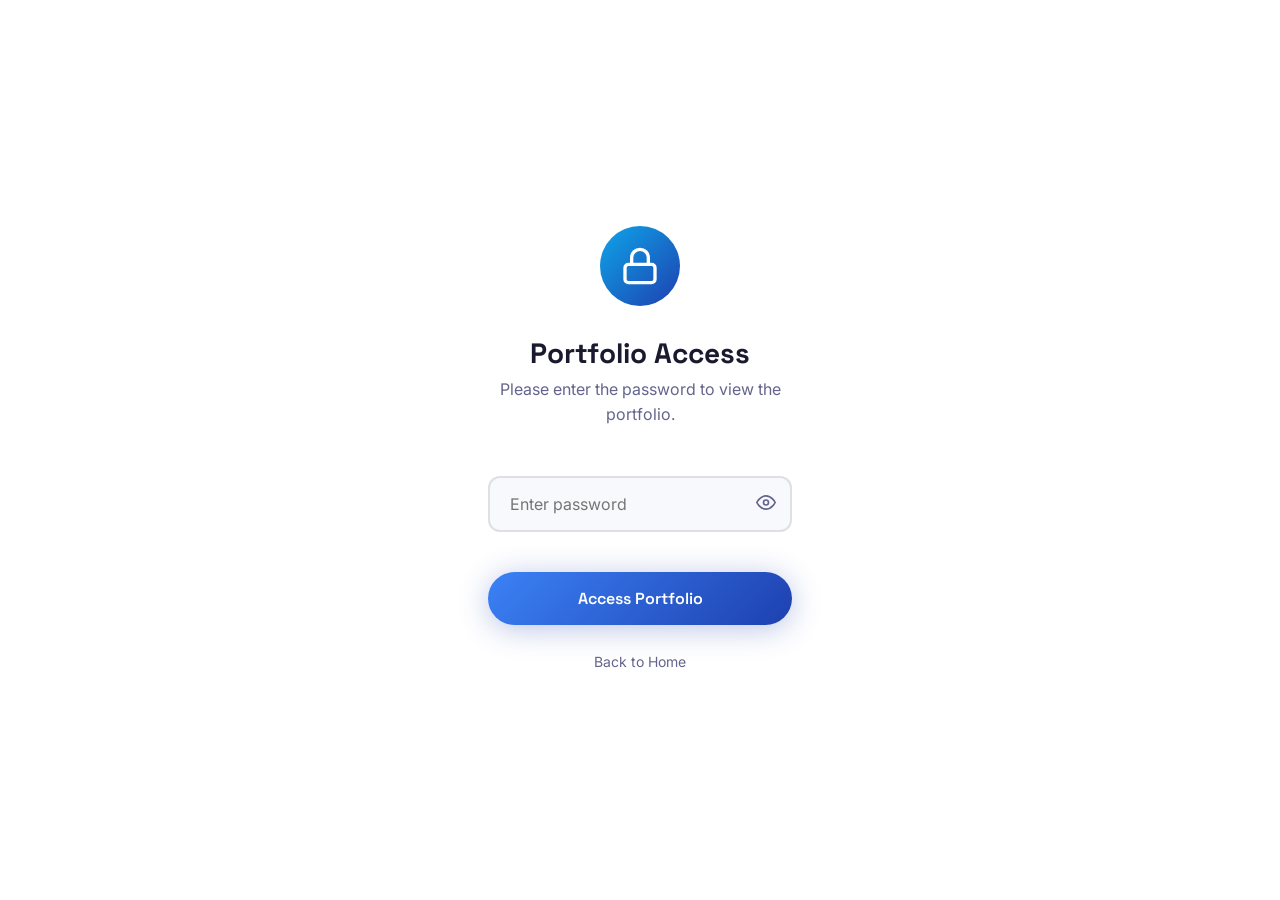
==== portfolio.html @ 11b00d82 "feat: add portfolio landing page and logic to root" ====
<!DOCTYPE html>
<html lang="en">
<head>
    <meta charset="UTF-8">
    <meta name="viewport" content="width=device-width, initial-scale=1.0">
    <title>Portfolio | Chris Bernard</title>
    <meta name="description" content="Selected work from 20+ years of product design, enterprise UX, platform design, and design systems.">
    <meta property="og:title" content="Portfolio | Chris Bernard">
    <meta property="og:description" content="Selected work from 20+ years of product design, enterprise UX, platform design, and design systems.">
    <meta property="og:image" content="https://images.squarespace-cdn.com/content/v1/666a3c7e678c4202f82c78b1/5c2d6932-ede8-456b-a51c-cf64f647d385/chrisbernard.me+hero+picture+Color.png">
    <meta property="og:type" content="website">
    <meta property="og:url" content="https://chrisbernard.me/portfolio.html">
    <meta name="twitter:card" content="summary_large_image">
    <meta name="twitter:title" content="Portfolio | Chris Bernard">
    <meta name="twitter:description" content="Selected work from 20+ years of product design, enterprise UX, platform design, and design systems.">
    <meta name="twitter:image" content="https://images.squarespace-cdn.com/content/v1/666a3c7e678c4202f82c78b1/5c2d6932-ede8-456b-a51c-cf64f647d385/chrisbernard.me+hero+picture+Color.png">
    <link rel="icon" type="image/svg+xml" href="favicon.svg">
    <link rel="preconnect" href="https://fonts.googleapis.com">
    <link rel="preconnect" href="https://fonts.gstatic.com" crossorigin>
    <link href="https://fonts.googleapis.com/css2?family=Space+Grotesk:wght@400;500;600;700&family=Inter:wght@400;500;600&display=swap" rel="stylesheet">
    <link rel="stylesheet" href="styles.css">
</head>
<body>
    <div class="cursor"></div>
    <div class="cursor-follower"></div>

    <nav class="navbar">
        <a href="index.html" class="logo">CB</a>
        <div class="nav-links">
            <a href="portfolio.html" class="active">Portfolio</a>
            <a href="blog.html">Blog</a>
            <a href="index.html#about" class="btn-nav">About</a>
        
            <button class="theme-toggle" aria-label="Toggle theme">
                <svg class="icon-moon" xmlns="http://www.w3.org/2000/svg" viewBox="0 0 24 24" fill="none" stroke="currentColor" stroke-width="2" stroke-linecap="round" stroke-linejoin="round"><path d="M21 12.79A9 9 0 1 1 11.21 3 7 7 0 0 0 21 12.79z"></path></svg>
                <svg class="icon-sun" xmlns="http://www.w3.org/2000/svg" viewBox="0 0 24 24" fill="none" stroke="currentColor" stroke-width="2" stroke-linecap="round" stroke-linejoin="round"><circle cx="12" cy="12" r="5"></circle><line x1="12" y1="1" x2="12" y2="3"></line><line x1="12" y1="21" x2="12" y2="23"></line><line x1="4.22" y1="4.22" x2="5.64" y2="5.64"></line><line x1="18.36" y1="18.36" x2="19.78" y2="19.78"></line><line x1="1" y1="12" x2="3" y2="12"></line><line x1="21" y1="12" x2="23" y2="12"></line><line x1="4.22" y1="19.78" x2="5.64" y2="18.36"></line><line x1="18.36" y1="5.64" x2="19.78" y2="4.22"></line></svg>
            </button>
        </div>
        <button class="mobile-menu-btn" aria-label="Menu">
            <span></span>
            <span></span>
        </button>
    </nav>

    <header class="page-header">
        <div class="page-header-content">
            <p class="section-label">Portfolio</p>
            <h1 class="page-title">Selected <span class="gradient-text">Work</span></h1>
            <p class="page-description">
                As a UX leader, my portfolio highlights projects encompassing enterprise solutions,
                consumer applications, mobile experiences, and emerging technologies.
            </p>
        </div>
    </header>

    <main class="portfolio-main">
        <!-- Project 1: Solving for the Enterprise -->
        <section id="enterprise" class="project-section">
            <div class="project-hero">
                <video autoplay muted loop playsinline>
                    <source src="media3.mp4" type="video/mp4">
                </video>
            </div>
            <div class="project-content">
                <div class="project-meta">
                    <span class="project-tag">Enterprise UX</span>
                    <span class="project-company">Donnelly Financial Solutions</span>
                </div>
                <h2 class="project-title">Solving for the Enterprise</h2>
                <p class="project-intro">
                    A comprehensive digital transformation initiative focused on overhauling outdated
                    financial reporting systems used by Fortune 500 companies for SEC filings and Sarbanes-Oxley compliance.
                </p>

                <div class="project-details">
                    <div class="project-role">
                        <h4>Role</h4>
                        <p>Design Director</p>
                    </div>
                    <div class="project-approach">
                        <h4>Approach</h4>
                        <p>Design Thinking, Google Ventures Sprint Methodology</p>
                    </div>
                    <div class="project-duration">
                        <h4>Duration</h4>
                        <p>6 Months</p>
                    </div>
                    <div class="project-team">
                        <h4>Team</h4>
                        <p>Cross-functional with Executive Leadership</p>
                    </div>
                </div>

                <div class="project-section-block">
                    <h3>The Challenge</h3>
                    <p>
                        Donnelly Financial's legacy systems were built decades ago, resulting in complicated,
                        outdated tools that frustrated users and slowed down critical SEC filing processes.
                        The company needed to consolidate business units and dozens of applications into
                        a streamlined, modern workflow while preserving market dominance against emerging competitors.
                    </p>
                </div>

                <div class="project-section-block">
                    <h3>The Process</h3>
                    <p>
                        We employed design thinking and Google Ventures Sprint methodology, bringing together
                        executive leadership and subject matter experts in an innovation-focused sprint process.
                        This collaborative approach helped align stakeholders and rapidly prototype solutions.
                    </p>
                </div>

                <div class="project-image-full">
                    <img src="https://images.squarespace-cdn.com/content/v1/666a3c7e678c4202f82c78b1/17fa8b13-d166-404e-9072-242f64fc993b/Donnelly+Design+Sprint.jpg" alt="Design Sprint Workshop">
                    <p class="image-caption">Design sprint workshop with cross-functional stakeholders</p>
                </div>

                <div class="project-section-block">
                    <h3>The Solution</h3>
                    <p>
                        We designed enterprise-class responsive web applications featuring inline editing,
                        real-time reporting, document redlining with compare modes, inline commenting with
                        context tracking, and personalized role-based workspaces. The exception-based workflow
                        replaced function-based processes, dramatically reducing filing times.
                    </p>
                </div>

                <div class="project-gallery-large">
                    <div class="gallery-item">
                        <img src="https://images.squarespace-cdn.com/content/v1/666a3c7e678c4202f82c78b1/8fef8330-084e-4496-9cb5-dcec13be8d99/Employee+Workspace.png" alt="Employee Workspace">
                        <p class="image-caption">Personalized employee workspace dashboard</p>
                    </div>
                    <div class="gallery-item">
                        <img src="https://images.squarespace-cdn.com/content/v1/666a3c7e678c4202f82c78b1/4983a14f-36b2-499e-add3-03e2cd8becd3/Filing+Speadsheet+Editing.png" alt="Filing Spreadsheet">
                        <p class="image-caption">Inline spreadsheet editing for SEC filings</p>
                    </div>
                    <div class="gallery-item">
                        <img src="https://images.squarespace-cdn.com/content/v1/666a3c7e678c4202f82c78b1/45cd8b65-0230-45a4-884f-65424d350695/Document+Editing+Review.png" alt="Document Review">
                        <p class="image-caption">Document editing with redline and review modes</p>
                    </div>
                    <div class="gallery-item">
                        <img src="https://images.squarespace-cdn.com/content/v1/666a3c7e678c4202f82c78b1/9d5d4306-6ed6-46c4-a1b0-c77c73f3e700/Document+Editing+Comments.png" alt="Document Comments">
                        <p class="image-caption">Contextual commenting and collaboration</p>
                    </div>
                </div>

                <div class="project-image-full">
                    <img src="https://images.squarespace-cdn.com/content/v1/666a3c7e678c4202f82c78b1/836103d3-9dab-4ac9-9c4d-9fb4f74c1949/Filing+Performance+Reporting.png" alt="Performance Reporting">
                    <p class="image-caption">Real-time filing performance and analytics dashboard</p>
                </div>

                <div class="project-outcomes">
                    <h3>Results & Impact</h3>
                    <div class="outcomes-grid">
                        <div class="outcome-item">
                            <span class="outcome-highlight">Weeks → Hours</span>
                            <span class="outcome-label">Filing time reduction</span>
                        </div>
                        <div class="outcome-item">
                            <span class="outcome-highlight">Reduced</span>
                            <span class="outcome-label">Business unit R&D spend</span>
                        </div>
                        <div class="outcome-item">
                            <span class="outcome-highlight">Modernized</span>
                            <span class="outcome-label">Dozens of workflows</span>
                        </div>
                        <div class="outcome-item">
                            <span class="outcome-highlight">Improved</span>
                            <span class="outcome-label">Time on task & satisfaction</span>
                        </div>
                    </div>
                </div>
            </div>
        </section>

        <!-- Divider -->
        <div class="project-divider"></div>

        <!-- Project 2: Fortellis Developer Network -->
        <section id="fortellis" class="project-section">
            <div class="project-hero">
                <img src="fortellis-hero.png" alt="Fortellis Developer Network">
            </div>
            <div class="project-content">
                <div class="project-meta">
                    <span class="project-tag">Platform Design</span>
                    <span class="project-company">CDK Global</span>
                </div>
                <h2 class="project-title">Building the Developer Network & Apps</h2>
                <p class="project-intro">
                    Fortellis was created to revolutionize data exchange in the automotive industry by replacing
                    fragmented, proprietary data-sharing arrangements with a standardized, scalable API marketplace.
                </p>

                <div class="project-details">
                    <div class="project-role">
                        <h4>Role</h4>
                        <p>Design Director</p>
                    </div>
                    <div class="project-approach">
                        <h4>Focus</h4>
                        <p>API Marketplace, Developer Experience</p>
                    </div>
                    <div class="project-duration">
                        <h4>Design System</h4>
                        <p>Radial</p>
                    </div>
                    <div class="project-team">
                        <h4>Platform</h4>
                        <p>Web, Mobile</p>
                    </div>
                </div>

                <div class="project-section-block">
                    <h3>The Challenge</h3>
                    <p>
                        The automotive industry was mired in one-to-one, proprietary data-sharing deals lacking
                        standardization or security of IP. Dealerships and vendors needed a unified platform to
                        securely share data, build integrations, and monetize their APIs.
                    </p>
                </div>

                <div class="project-image-full">
                    <img src="https://images.squarespace-cdn.com/content/v1/666a3c7e678c4202f82c78b1/6420782e-19d1-4100-a6ff-8c4484b8c68b/01-Fortellis+Screen+Hero.png" alt="Fortellis Platform">
                    <p class="image-caption">Fortellis developer platform homepage</p>
                </div>

                <div class="project-section-block">
                    <h3>The Solution</h3>
                    <p>
                        We designed an end-to-end platform for API hosting, monitoring, publishing, and marketplace
                        functionality with flexible pricing models including "try before you buy" and "pay-as-you-go"
                        options. The platform was built on CDK's design language, Radial.
                    </p>
                </div>

                <div class="project-gallery-large">
                    <div class="gallery-item">
                        <img src="https://images.squarespace-cdn.com/content/v1/666a3c7e678c4202f82c78b1/586e6d6a-a01e-4bc8-871a-e1737645b97c/02-Fortellis+Sell+Your+Solutions.png" alt="Sell Solutions">
                        <p class="image-caption">Solution publishing and monetization</p>
                    </div>
                    <div class="gallery-item">
                        <img src="https://images.squarespace-cdn.com/content/v1/666a3c7e678c4202f82c78b1/c6ed427d-665c-4a50-b80b-9a773c404883/03-Fortellis+API+Marketplace.png" alt="API Marketplace">
                        <p class="image-caption">API marketplace with browse and search</p>
                    </div>
                    <div class="gallery-item">
                        <img src="https://images.squarespace-cdn.com/content/v1/666a3c7e678c4202f82c78b1/d47016fd-9fe0-4c5e-97e0-6896433ce9f6/04-CDK+Parts+Sale+API.png" alt="Parts API">
                        <p class="image-caption">API documentation and integration guides</p>
                    </div>
                    <div class="gallery-item">
                        <img src="https://images.squarespace-cdn.com/content/v1/666a3c7e678c4202f82c78b1/fd83dd7d-07a3-40fc-bd66-f8e462084aed/05-Fortellis+Pricing.png" alt="Pricing">
                        <p class="image-caption">Flexible pricing and subscription management</p>
                    </div>
                </div>

                <div class="project-image-full">
                    <img src="https://images.squarespace-cdn.com/content/v1/666a3c7e678c4202f82c78b1/5b943093-f6ab-48b8-860a-9ffe1b1890b1/06-Fortellis+Ninja+Pro+API+Transactions.png" alt="API Transactions">
                    <p class="image-caption">API transaction monitoring and analytics</p>
                </div>

                <div class="project-section-block">
                    <h3>Hailer: Lyft Integration</h3>
                    <p>
                        A standout application built on Fortellis was Hailer, a customized ride-hailing solution
                        for dealerships integrating with OEM warranty centers and dealer management systems.
                        The Lyft Concierge integration featured specialized billing and security controls.
                    </p>
                </div>

                <div class="project-gallery-large">
                    <div class="gallery-item">
                        <img src="https://images.squarespace-cdn.com/content/v1/666a3c7e678c4202f82c78b1/bd61bba7-9aa5-4e0d-b83a-bc04d2ebcae2/Hailer+Hero.png" alt="Hailer">
                        <p class="image-caption">Hailer ride-hailing for dealerships</p>
                    </div>
                    <div class="gallery-item">
                        <img src="https://images.squarespace-cdn.com/content/v1/666a3c7e678c4202f82c78b1/3524d986-3455-4d56-bd6a-d0706286701d/Hailer+Panel.png" alt="Hailer Panel">
                        <p class="image-caption">Ride management panel</p>
                    </div>
                    <div class="gallery-item">
                        <img src="https://images.squarespace-cdn.com/content/v1/666a3c7e678c4202f82c78b1/9c64fe9f-8a7f-4bbd-a63c-53f2aa30afca/Lyft+Flow.png" alt="Lyft Flow">
                        <p class="image-caption">Lyft integration user flow</p>
                    </div>
                    <div class="gallery-item">
                        <img src="https://images.squarespace-cdn.com/content/v1/666a3c7e678c4202f82c78b1/aee06472-4099-426c-aabe-e085e300a6a1/Lyft+Dashboard.png" alt="Lyft Dashboard">
                        <p class="image-caption">Lyft ride analytics dashboard</p>
                    </div>
                </div>

                <div class="project-outcomes">
                    <h3>Results & Impact</h3>
                    <div class="outcomes-grid">
                        <div class="outcome-item">
                            <span class="outcome-highlight">150M+</span>
                            <span class="outcome-label">API calls at launch</span>
                        </div>
                        <div class="outcome-item">
                            <span class="outcome-highlight">16,000</span>
                            <span class="outcome-label">Potential customers via Hailer</span>
                        </div>
                        <div class="outcome-item">
                            <span class="outcome-highlight">$10K/mo</span>
                            <span class="outcome-label">Savings per dealership</span>
                        </div>
                        <div class="outcome-item">
                            <span class="outcome-highlight">First</span>
                            <span class="outcome-label">Industry developer network</span>
                        </div>
                    </div>
                </div>
            </div>
        </section>

        <!-- Divider -->
        <div class="project-divider"></div>

        <!-- Project 3: Design Systems -->
        <section id="design-systems" class="project-section">
            <div class="project-hero">
                <img src="https://images.squarespace-cdn.com/content/v1/666a3c7e678c4202f82c78b1/44b7977b-70b6-4575-919f-9cda453757ea/pasted-movie.png" alt="Radial Design System">
            </div>
            <div class="project-content">
                <div class="project-meta">
                    <span class="project-tag">Design Systems</span>
                    <span class="project-company">CDK Global</span>
                </div>
                <h2 class="project-title">Crafting Design Systems</h2>
                <p class="project-intro">
                    Led the evolution of CDK Global's design infrastructure from a flawed Material Design fork
                    to two specialized design systems: Radial for enterprise applications and Roadster for consumer retail experiences.
                </p>

                <div class="project-details">
                    <div class="project-role">
                        <h4>Role</h4>
                        <p>Design Director</p>
                    </div>
                    <div class="project-approach">
                        <h4>Tech Stack</h4>
                        <p>React, Figma, Storybook</p>
                    </div>
                    <div class="project-duration">
                        <h4>Components</h4>
                        <p>100+ UI Components</p>
                    </div>
                    <div class="project-team">
                        <h4>Adoption</h4>
                        <p>Company-wide</p>
                    </div>
                </div>

                <div class="project-section-block">
                    <h3>The Challenge</h3>
                    <p>
                        CDK's existing design system was a poorly adapted Material Design fork that didn't address
                        the unique needs of automotive enterprise software, high information density, complex data
                        visualization, and sophisticated table manipulation. Development was slow and inconsistent.
                    </p>
                </div>

                <div class="project-gallery-large">
                    <div class="gallery-item">
                        <img src="https://images.squarespace-cdn.com/content/v1/666a3c7e678c4202f82c78b1/d304cc17-97e2-494e-9433-c37ec3bdbe49/pasted-movie-2.png" alt="Design System Overview">
                        <p class="image-caption">Radial design system component overview</p>
                    </div>
                    <div class="gallery-item">
                        <img src="https://images.squarespace-cdn.com/content/v1/666a3c7e678c4202f82c78b1/9fd57d56-537f-4899-b633-36e58914c15a/pasted-movie-3.png" alt="Component Library">
                        <p class="image-caption">Interactive component documentation</p>
                    </div>
                </div>

                <div class="project-section-block">
                    <h3>Radial: Enterprise Design System</h3>
                    <p>
                        Radial was built specifically for enterprise automotive software, handling data visualization,
                        information density, table manipulation, and developer adoption through comprehensive component
                        libraries and documentation.
                    </p>
                </div>

                <div class="project-gallery-large">
                    <div class="gallery-item">
                        <img src="https://images.squarespace-cdn.com/content/v1/666a3c7e678c4202f82c78b1/1b561e5f-a664-4cef-a76a-eb87d5ebd176/01-Radial+UI+Kit+Components.png" alt="UI Kit">
                        <p class="image-caption">Radial UI kit components in Figma</p>
                    </div>
                    <div class="gallery-item">
                        <img src="https://images.squarespace-cdn.com/content/v1/666a3c7e678c4202f82c78b1/f9cbf467-7441-4248-b688-0ff028038251/02-Radial+Pattern+Overview.png" alt="Pattern Overview">
                        <p class="image-caption">Design pattern documentation</p>
                    </div>
                    <div class="gallery-item">
                        <img src="https://images.squarespace-cdn.com/content/v1/666a3c7e678c4202f82c78b1/2063395e-57d3-4dc3-abd0-3bd6491dfb06/03-Radial+Component+Docs.png" alt="Component Docs">
                        <p class="image-caption">Component API documentation</p>
                    </div>
                    <div class="gallery-item">
                        <img src="https://images.squarespace-cdn.com/content/v1/666a3c7e678c4202f82c78b1/bd5b25c5-ddb0-40db-8e50-a762e69b6c01/04-Radial+Park.png" alt="Radial Park">
                        <p class="image-caption">Developer playground and sandbox</p>
                    </div>
                </div>

                <div class="project-image-full">
                    <img src="https://images.squarespace-cdn.com/content/v1/666a3c7e678c4202f82c78b1/74cf8880-4fb8-47ec-922a-7a3fb7fe94cc/Radial+Design+System+CSS.png" alt="CSS Standards">
                    <p class="image-caption">CSS standards and design tokens</p>
                </div>

                <div class="project-section-block">
                    <h3>Roadster: Consumer Retail System</h3>
                    <p>
                        Following CDK's acquisition of Roadster in 2021, we created a companion design system
                        optimized for consumer-facing digital retail experiences, online vehicle purchasing,
                        credit applications, and multi-channel sales tools.
                    </p>
                </div>

                <div class="project-gallery-large">
                    <div class="gallery-item">
                        <img src="https://images.squarespace-cdn.com/content/v1/666a3c7e678c4202f82c78b1/8191c965-ba75-42fd-80a8-c0d7309ccdbb/01-image47.png" alt="Roadster">
                        <p class="image-caption">Roadster consumer interface</p>
                    </div>
                    <div class="gallery-item">
                        <img src="https://images.squarespace-cdn.com/content/v1/666a3c7e678c4202f82c78b1/72111964-d94d-4a66-b673-440ce18aebf8/02-Roadster+Deal+Page.png" alt="Deal Page">
                        <p class="image-caption">Vehicle deal configuration page</p>
                    </div>
                    <div class="gallery-item">
                        <img src="https://images.squarespace-cdn.com/content/v1/666a3c7e678c4202f82c78b1/877aa244-3a51-4fbc-bb41-211ceb23a5cc/03-Picture4.png" alt="Purchase Flow">
                        <p class="image-caption">Online purchase flow</p>
                    </div>
                    <div class="gallery-item">
                        <img src="https://images.squarespace-cdn.com/content/v1/666a3c7e678c4202f82c78b1/0cb7de0e-0d6c-4fcb-90af-813f19be1036/05-Roadster+Credit+Report.png" alt="Credit Report">
                        <p class="image-caption">Credit application and reporting</p>
                    </div>
                </div>

                <div class="project-section-block">
                    <h3>White-Label & Theming</h3>
                    <p>
                        Both systems were built with white-label capabilities and robust theming, enabling rapid
                        corporate rebranding and partner customization while maintaining consistency.
                    </p>
                </div>

                <div class="project-gallery-large">
                    <div class="gallery-item">
                        <img src="https://images.squarespace-cdn.com/content/v1/666a3c7e678c4202f82c78b1/677c3179-4990-44fb-a112-e849695ccde3/IT+Solutions+Old.png" alt="Before">
                        <p class="image-caption">Before: Legacy interface</p>
                    </div>
                    <div class="gallery-item">
                        <img src="https://images.squarespace-cdn.com/content/v1/666a3c7e678c4202f82c78b1/1079d70f-16a3-4dfa-a2e3-7c2a7cf6a616/IT+Solutions+New.png" alt="After">
                        <p class="image-caption">After: Radial design system</p>
                    </div>
                </div>

                <div class="project-outcomes">
                    <h3>Results & Impact</h3>
                    <div class="outcomes-grid">
                        <div class="outcome-item">
                            <span class="outcome-highlight">2x</span>
                            <span class="outcome-label">Development speed</span>
                        </div>
                        <div class="outcome-item">
                            <span class="outcome-highlight">50%</span>
                            <span class="outcome-label">Defect reduction</span>
                        </div>
                        <div class="outcome-item">
                            <span class="outcome-highlight">100+</span>
                            <span class="outcome-label">Components built</span>
                        </div>
                        <div class="outcome-item">
                            <span class="outcome-highlight">Unified</span>
                            <span class="outcome-label">Cross-app consistency</span>
                        </div>
                    </div>
                </div>
            </div>
        </section>

        <!-- Divider -->
        <div class="project-divider"></div>

        <!-- Project 4: Unify -->
        <section id="unify" class="project-section">
            <div class="project-hero">
                <img src="https://images.squarespace-cdn.com/content/v1/666a3c7e678c4202f82c78b1/0920ab49-46b1-4fd0-bda5-e6aacd7c891c/Unify+Hero.png" alt="Unify Application Suite">
            </div>
            <div class="project-content">
                <div class="project-meta">
                    <span class="project-tag">Product Design</span>
                    <span class="project-company">CDK Global</span>
                </div>
                <h2 class="project-title">Converging the Application Suite</h2>
                <p class="project-intro">
                    Developed Unify, a modernized unified portal to consolidate fragmented legacy applications
                    and workflows for automobile dealerships, without requiring costly data migrations.
                </p>

                <div class="project-details">
                    <div class="project-role">
                        <h4>Role</h4>
                        <p>Design Director</p>
                    </div>
                    <div class="project-approach">
                        <h4>Challenge</h4>
                        <p>Legacy DMS Modernization</p>
                    </div>
                    <div class="project-duration">
                        <h4>Users</h4>
                        <p>15,000+ Dealerships</p>
                    </div>
                    <div class="project-team">
                        <h4>Features</h4>
                        <p>SSO, AI, Mobile</p>
                    </div>
                </div>

                <div class="project-section-block">
                    <h3>The Challenge</h3>
                    <p>
                        CDK's legacy DMS product (Drive) was powerful but had become cumbersome, outdated, and
                        increasingly difficult to sell and maintain. Users faced 58 different login screens and
                        inconsistent interfaces across dozens of applications.
                    </p>
                </div>

                <div class="project-gallery-large">
                    <div class="gallery-item">
                        <img src="https://images.squarespace-cdn.com/content/v1/666a3c7e678c4202f82c78b1/9fdc9e98-6755-493c-bd3f-636a1d33a395/01+Legacy.png" alt="Legacy System">
                        <p class="image-caption">Legacy green-screen interface</p>
                    </div>
                    <div class="gallery-item">
                        <img src="https://images.squarespace-cdn.com/content/v1/666a3c7e678c4202f82c78b1/3658068d-aed9-42df-a195-f565bee72e94/02+Legacy.png" alt="Legacy Dashboard">
                        <p class="image-caption">Outdated dashboard design</p>
                    </div>
                    <div class="gallery-item">
                        <img src="https://images.squarespace-cdn.com/content/v1/666a3c7e678c4202f82c78b1/55c89f79-fc14-4a60-83bf-e68d2289afb0/03+Legacy.png" alt="Legacy Navigation">
                        <p class="image-caption">Complex legacy navigation</p>
                    </div>
                </div>

                <div class="project-section-block">
                    <h3>Discovery & Research</h3>
                    <p>
                        We conducted extensive field research, discovery sessions, and workshops with stakeholders
                        to understand user pain points and workflow patterns. This informed our design validation
                        and experimentation cycles.
                    </p>
                </div>

                <div class="project-gallery-large">
                    <div class="gallery-item">
                        <img src="https://images.squarespace-cdn.com/content/v1/666a3c7e678c4202f82c78b1/e351c7a3-9e6f-4829-b4a5-15ab3da813e9/01+UX+Discovery.png" alt="UX Discovery">
                        <p class="image-caption">UX discovery documentation</p>
                    </div>
                    <div class="gallery-item">
                        <img src="https://images.squarespace-cdn.com/content/v1/666a3c7e678c4202f82c78b1/207c5e1a-bcd0-4ae2-a06f-e0d3adc45719/02+UX+Workshops.png" alt="Workshops">
                        <p class="image-caption">Stakeholder workshop sessions</p>
                    </div>
                    <div class="gallery-item">
                        <img src="https://images.squarespace-cdn.com/content/v1/666a3c7e678c4202f82c78b1/d447e915-5c13-4e5c-a098-becb18203554/03+UX+Validation+2.png" alt="Validation">
                        <p class="image-caption">Design validation and testing</p>
                    </div>
                </div>

                <div class="project-section-block">
                    <h3>The Solution</h3>
                    <p>
                        Rather than forcing data migration, Unify was created as a unified interface layer enabling
                        all CDK applications to function within a single modern experience while preserving existing
                        infrastructure. Features include customizable workspaces, single sign-on, light/dark mode,
                        and AI-powered customer support.
                    </p>
                </div>

                <div class="project-image-full">
                    <img src="https://images.squarespace-cdn.com/content/v1/666a3c7e678c4202f82c78b1/5bf887ee-fa17-4e3f-97e5-a9fcabcad5de/Unify+High+Resolution+White.png" alt="Unify Interface">
                    <p class="image-caption">Unify unified workspace interface</p>
                </div>

                <div class="project-image-full">
                    <video controls playsinline poster="">
                        <source src="unify-video.mp4" type="video/mp4">
                    </video>
                    <p class="image-caption">Unify platform walkthrough</p>
                </div>

                <div class="project-gallery-large">
                    <div class="gallery-item">
                        <img src="https://images.squarespace-cdn.com/content/v1/666a3c7e678c4202f82c78b1/45ab1d49-9527-40d3-9051-2430979e9059/Sign+In+High+Resolution.png" alt="Sign In">
                        <p class="image-caption">Unified single sign-on experience</p>
                    </div>
                    <div class="gallery-item">
                        <img src="https://images.squarespace-cdn.com/content/v1/666a3c7e678c4202f82c78b1/a1261541-570e-4fb0-be17-97300985fca3/PO+New+High+Resolution.png" alt="Purchase Order">
                        <p class="image-caption">Modern purchase order interface</p>
                    </div>
                    <div class="gallery-item">
                        <img src="https://images.squarespace-cdn.com/content/v1/666a3c7e678c4202f82c78b1/e8a2afea-d59b-420c-a37e-263bcb81291f/Inline+AI+Tools+High+Resolution.png" alt="AI Tools">
                        <p class="image-caption">Inline AI-powered assistance</p>
                    </div>
                    <div class="gallery-item">
                        <img src="https://images.squarespace-cdn.com/content/v1/666a3c7e678c4202f82c78b1/42bb284c-1246-4b8d-a2bf-37d9eba10325/Mobile+1+by+3.png" alt="Mobile">
                        <p class="image-caption">Fully responsive mobile experience</p>
                    </div>
                </div>

                <div class="project-section-block">
                    <h3>Drive Flex: Earlier Iteration</h3>
                    <p>
                        Unify evolved from an earlier product called Drive Flex, which aimed to create a cloud-based,
                        workflow-focused DMS. Learnings from Drive Flex informed Unify's architecture and approach.
                    </p>
                </div>

                <div class="project-gallery-large">
                    <div class="gallery-item">
                        <img src="https://images.squarespace-cdn.com/content/v1/666a3c7e678c4202f82c78b1/e4758fc5-275d-44e7-9e3d-ed8f767cdb07/001+Drive+Flex+Home.png" alt="Drive Flex Home">
                        <p class="image-caption">Drive Flex home screen</p>
                    </div>
                    <div class="gallery-item">
                        <img src="https://images.squarespace-cdn.com/content/v1/666a3c7e678c4202f82c78b1/73d06d9e-e3b0-4ae0-8650-7c6b9108bfb7/002+Drive+Flex+Deal.png" alt="Deal Management">
                        <p class="image-caption">Deal management interface</p>
                    </div>
                    <div class="gallery-item">
                        <img src="https://images.squarespace-cdn.com/content/v1/666a3c7e678c4202f82c78b1/de614af4-b53f-42da-a435-f9473fd18033/003+Drive+Flex+Connected+Customer+HR.png" alt="Connected Customer">
                        <p class="image-caption">Connected customer view</p>
                    </div>
                    <div class="gallery-item">
                        <img src="https://images.squarespace-cdn.com/content/v1/666a3c7e678c4202f82c78b1/be1c96f7-8f68-4af0-810c-4f12195ae125/004+Service+Record.png" alt="Service Record">
                        <p class="image-caption">Service record management</p>
                    </div>
                </div>

                <div class="project-gallery-large">
                    <div class="gallery-item">
                        <img src="https://images.squarespace-cdn.com/content/v1/666a3c7e678c4202f82c78b1/60ad46c6-8db8-4afc-8e4a-97dcf0684b7a/006+Drive+Flex+Service+Dashboard+HR.png" alt="Service Dashboard">
                        <p class="image-caption">Service department dashboard</p>
                    </div>
                    <div class="gallery-item">
                        <img src="https://images.squarespace-cdn.com/content/v1/666a3c7e678c4202f82c78b1/7e43df33-c8bc-4ab1-bcfc-10455e25b2c0/007+Drive+Connected+Car.png" alt="Connected Car">
                        <p class="image-caption">Connected car integration</p>
                    </div>
                </div>

                <div class="project-outcomes">
                    <h3>Results & Impact</h3>
                    <div class="outcomes-grid">
                        <div class="outcome-item">
                            <span class="outcome-highlight">96%</span>
                            <span class="outcome-label">Early adoption rate</span>
                        </div>
                        <div class="outcome-item">
                            <span class="outcome-highlight">50%</span>
                            <span class="outcome-label">Training time reduction</span>
                        </div>
                        <div class="outcome-item">
                            <span class="outcome-highlight">27%</span>
                            <span class="outcome-label">Productivity increase</span>
                        </div>
                        <div class="outcome-item">
                            <span class="outcome-highlight">58 → 1</span>
                            <span class="outcome-label">Login screens consolidated</span>
                        </div>
                    </div>
                </div>
            </div>
        </section>

        <!-- Divider -->
        <div class="project-divider"></div>

        <!-- Project 5: Park at Wrigley -->
        <section id="wrigley" class="project-section">
            <div class="project-hero">
                <img src="https://images.squarespace-cdn.com/content/v1/666a3c7e678c4202f82c78b1/0065dd43-8406-44aa-beb8-7ae6fc1642fd/01+ParkAtWrigley_Hero_1400x768+3.jpg" alt="Park at Wrigley">
            </div>
            <div class="project-content">
                <div class="project-meta">
                    <span class="project-tag">Interactive Experience</span>
                    <span class="project-company">Gallagher Way</span>
                </div>
                <h2 class="project-title">Creating a Destination</h2>
                <p class="project-intro">
                    The Park at Wrigley (now Gallagher Way) needed to establish itself as Chicago's Lakeview
                    neighborhood's vibrant community hub with meaningful digital engagement for Cubs fans and local visitors.
                </p>

                <div class="project-details">
                    <div class="project-role">
                        <h4>Role</h4>
                        <p>Design Director</p>
                    </div>
                    <div class="project-approach">
                        <h4>Technology</h4>
                        <p>WebGL, Contentful CMS</p>
                    </div>
                    <div class="project-duration">
                        <h4>Platform</h4>
                        <p>Responsive Web</p>
                    </div>
                    <div class="project-team">
                        <h4>Features</h4>
                        <p>3D, Events, Retail</p>
                    </div>
                </div>

                <div class="project-section-block">
                    <h3>The Challenge</h3>
                    <p>
                        Despite offering multipurpose venues for events, retail, and dining, the venue lacked
                        meaningful digital engagement. They needed a cutting-edge web application that would
                        showcase the venue's features and facilitate community interaction.
                    </p>
                </div>

                <div class="project-section-block">
                    <h3>The Solution</h3>
                    <p>
                        We delivered a cutting-edge web application combining interactive 3D environments with
                        content management capabilities. Features include interactive rooftop seat selection with
                        view previews, event calendar integration, and amenities directory.
                    </p>
                </div>

                <div class="project-gallery-large">
                    <div class="gallery-item">
                        <img src="https://images.squarespace-cdn.com/content/v1/666a3c7e678c4202f82c78b1/713a49b5-5d48-4cb4-9855-6ca811c153b0/park+at+wrigley+mobile.png" alt="Mobile Experience">
                        <p class="image-caption">Mobile-optimized experience</p>
                    </div>
                    <div class="gallery-item">
                        <img src="https://images.squarespace-cdn.com/content/v1/666a3c7e678c4202f82c78b1/60f55a78-b656-4ea8-9400-6fe9a422d8c6/747ddc88-e816-4312-94f2-01b6e83b8450_rw_1920+%281%29.png" alt="Interactive Map">
                        <p class="image-caption">Interactive venue exploration</p>
                    </div>
                    <div class="gallery-item">
                        <img src="https://images.squarespace-cdn.com/content/v1/666a3c7e678c4202f82c78b1/2e707a75-47a4-4080-8948-86021a9958f2/Marquee+Hero.png" alt="Marquee">
                        <p class="image-caption">Event marquee and calendar</p>
                    </div>
                </div>

                <div class="project-outcomes">
                    <h3>Results & Impact</h3>
                    <div class="outcomes-grid">
                        <div class="outcome-item">
                            <span class="outcome-highlight">Increased</span>
                            <span class="outcome-label">User engagement</span>
                        </div>
                        <div class="outcome-item">
                            <span class="outcome-highlight">Extended</span>
                            <span class="outcome-label">Session duration</span>
                        </div>
                        <div class="outcome-item">
                            <span class="outcome-highlight">Positive</span>
                            <span class="outcome-label">User feedback</span>
                        </div>
                        <div class="outcome-item">
                            <span class="outcome-highlight">New Standard</span>
                            <span class="outcome-label">For community spaces</span>
                        </div>
                    </div>
                </div>
            </div>
        </section>

        <!-- Divider -->
        <div class="project-divider"></div>

        <!-- Project 6: Speed Round -->
        <section id="speed-round" class="project-section">
            <div class="project-content full-width">
                <div class="project-meta">
                    <span class="project-tag">Consumer Apps</span>
                    <span class="project-company">Various Clients</span>
                </div>
                <h2 class="project-title">The Speed Round</h2>
                <p class="project-intro">
                    A collection of consumer-facing solutions across mobile, digital retail, and emerging
                    technology sectors. Multiple #1 app store launches spanning over a decade of work.
                </p>

                <div class="speed-round-grid">
                    <div class="speed-card">
                        <img src="https://images.squarespace-cdn.com/content/v1/666a3c7e678c4202f82c78b1/536c8ab2-2bc3-492b-9a60-d57dc9c4cc66/GoPro+%26+Afterlight.png" alt="GoPro & Afterlight">
                        <div class="speed-card-content">
                            <h4>GoPro & Afterlight</h4>
                            <p>Both launched #1 in their categories on Windows Phone</p>
                        </div>
                    </div>

                    <div class="speed-card">
                        <img src="https://images.squarespace-cdn.com/content/v1/666a3c7e678c4202f82c78b1/fd1f1c4b-eb51-4366-bc91-44992d4972af/NPR.png" alt="NPR One">
                        <div class="speed-card-content">
                            <h4>NPR One</h4>
                            <p>Launched #1, exceeded engagement metrics vs Android/iOS</p>
                        </div>
                    </div>

                    <div class="speed-card">
                        <img src="https://images.squarespace-cdn.com/content/v1/666a3c7e678c4202f82c78b1/2a80d47b-ce15-49d2-a7cf-a72dc1512aca/Plex.jpg" alt="Plex">
                        <div class="speed-card-content">
                            <h4>Plex Media Player</h4>
                            <p>Flagship Windows experience, launched #1 in category</p>
                        </div>
                    </div>

                    <div class="speed-card">
                        <img src="https://images.squarespace-cdn.com/content/v1/666a3c7e678c4202f82c78b1/0d8c8c99-dcf7-4211-9c2c-8b5d758f255c/Yummly.png" alt="Yummly">
                        <div class="speed-card-content">
                            <h4>Yummly</h4>
                            <p>1M+ recipes with ML personalization, top app in category</p>
                        </div>
                    </div>

                    <div class="speed-card">
                        <img src="https://images.squarespace-cdn.com/content/v1/666a3c7e678c4202f82c78b1/8cf0a354-eb05-4270-9de8-7b750ecb8c83/TradingView+Speedround.png" alt="TradingView">
                        <div class="speed-card-content">
                            <h4>TradingView</h4>
                            <p>Professional stock charts with social community features</p>
                        </div>
                    </div>

                    <div class="speed-card">
                        <img src="https://images.squarespace-cdn.com/content/v1/666a3c7e678c4202f82c78b1/aa7d9a3d-5e97-46e5-a566-42a7bccaddf0/USA+Today+Speedround.png" alt="USA Today">
                        <div class="speed-card-content">
                            <h4>USA Today</h4>
                            <p>Interactive tablet experiences including HoloLens experiments</p>
                        </div>
                    </div>

                    <div class="speed-card">
                        <img src="https://images.squarespace-cdn.com/content/v1/666a3c7e678c4202f82c78b1/962d143b-26a8-4993-9d13-d33b01cdc535/Copia.png" alt="Copia">
                        <div class="speed-card-content">
                            <h4>Copia eReader</h4>
                            <p>Digital reading with collaborative features, ahead of its time</p>
                        </div>
                    </div>

                    <div class="speed-card">
                        <img src="https://images.squarespace-cdn.com/content/v1/666a3c7e678c4202f82c78b1/a5ef2350-60a3-47da-a267-7600c93725f0/Facebook+Speedround.png" alt="Facebook">
                        <div class="speed-card-content">
                            <h4>Facebook Internal</h4>
                            <p>HR systems and media tools via Truth Labs partnership</p>
                        </div>
                    </div>

                    <div class="speed-card">
                        <img src="https://images.squarespace-cdn.com/content/v1/666a3c7e678c4202f82c78b1/d222755e-9c6c-4356-9146-6d4d40199cd5/Redbox.jpg" alt="Redbox">
                        <div class="speed-card-content">
                            <h4>Redbox Streaming</h4>
                            <p>Consumer streaming application for Windows Phone</p>
                        </div>
                    </div>
                </div>
            </div>
        </section>
    </main>

    <!-- CTA Section -->
    <section class="cta-section">
        <div class="cta-content">
            <h2>Let's work together</h2>
            <p>Have a project in mind? I'd love to hear about it.</p>
            <a href="index.html#contact" class="btn btn-primary">Get in Touch</a>
        </div>
    </section>

    <!-- Lightbox -->
    <div class="lightbox" id="lightbox">
        <button class="lightbox-close" aria-label="Close">&times;</button>
        <button class="lightbox-prev" aria-label="Previous">&#10094;</button>
        <button class="lightbox-next" aria-label="Next">&#10095;</button>
        <div class="lightbox-content">
            <img src="" alt="" id="lightbox-image">
            <p class="lightbox-caption" id="lightbox-caption"></p>
        </div>
    </div>

    <!-- Password Modal -->
    <div class="password-modal" id="passwordModal">
        <div class="password-modal-content">
            <div class="password-icon">
                <svg viewBox="0 0 24 24" fill="none" stroke="currentColor" stroke-width="2">
                    <rect x="3" y="11" width="18" height="11" rx="2" ry="2"/>
                    <path d="M7 11V7a5 5 0 0 1 10 0v4"/>
                </svg>
            </div>
            <h2>Portfolio Access</h2>
            <p>Please enter the password to view the portfolio.</p>
            <form id="passwordForm">
                <div class="password-input-wrapper">
                    <input type="password" id="portfolioPassword" placeholder="Enter password" autocomplete="off">
                    <button type="button" class="toggle-password" aria-label="Show password">
                        <svg viewBox="0 0 24 24" fill="none" stroke="currentColor" stroke-width="2">
                            <path d="M1 12s4-8 11-8 11 8 11 8-4 8-11 8-11-8-11-8z"/>
                            <circle cx="12" cy="12" r="3"/>
                        </svg>
                    </button>
                </div>
                <p class="password-error" id="passwordError">Incorrect password. Please try again.</p>
                <button type="submit" class="btn btn-primary btn-full">Access Portfolio</button>
            </form>
            <a href="index.html" class="back-link">Back to Home</a>
        </div>
    </div>

    <footer class="footer">
        <div class="footer-content">
            <div class="footer-brand">
                <span class="logo">CB</span>
                <p>&copy; <span id="copyright-year"></span> Chris Bernard. All rights reserved.</p>
            </div>
            <div class="footer-links">
                <a href="index.html#about">About</a>
                <a href="portfolio.html">Portfolio</a>
                <a href="blog.html">Blog</a>
                <a href="index.html#contact">Contact</a>
            </div>
        </div>
    </footer>

    <script src="script.js"></script>
    <script src="portfolio.js"></script>
</body>
</html>
---- styles.css ----
/* ============================================
   CSS Custom Properties
   ============================================ */
:root {
    /* Colors - Light Theme */
    --color-bg: #ffffff;
    --color-bg-elevated: #f8f9fc;
    --color-bg-card: #ffffff;
    --color-text: #1a1a2e;
    --color-text-muted: #64648c;
    --color-text-subtle: #9494b8;

    /* Gradient Colors - Blue Foundation */
    --gradient-start: #0ea5e9;
    --gradient-mid: #3b82f6;
    --gradient-end: #1e40af;

    /* Accent */
    --color-accent: #2563eb;
    --color-accent-hover: #1d4ed8;

    /* Spacing */
    --space-xs: 0.5rem;
    --space-sm: 1rem;
    --space-md: 1.5rem;
    --space-lg: 2rem;
    --space-xl: 3rem;
    --space-2xl: 5rem;
    --space-3xl: 8rem;

    /* Typography */
    --font-heading: 'Space Grotesk', sans-serif;
    --font-body: 'Inter', sans-serif;

    /* Border Radius */
    --radius-sm: 8px;
    --radius-md: 12px;
    --radius-lg: 20px;
    --radius-full: 100px;

    /* Transitions */
    --transition-fast: 0.2s ease;
    --transition-base: 0.3s ease;
    --transition-slow: 0.5s ease;

    /* Theme-aware surface colors */
    --color-surface-alpha: rgba(255, 255, 255, 0.9);
    --color-surface-alpha-heavy: rgba(255, 255, 255, 0.95);
    --color-border: rgba(0, 0, 0, 0.08);
    --color-border-medium: rgba(0, 0, 0, 0.1);
    --color-shadow: rgba(0, 0, 0, 0.08);
    --color-shadow-heavy: rgba(0, 0, 0, 0.12);
    --color-overlay-light: rgba(255, 255, 255, 0.05);
    --color-overlay-subtle: rgba(255, 255, 255, 0.1);
}

/* ============================================
   Dark Theme
   ============================================ */
[data-theme="dark"] {
    --color-bg: #0f0f1a;
    --color-bg-elevated: #1a1a2e;
    --color-bg-card: #16162a;
    --color-text: #e8e8f0;
    --color-text-muted: #9494b8;
    --color-text-subtle: #64648c;
    --color-accent: #60a5fa;
    --color-accent-hover: #93c5fd;
    --gradient-start: #38bdf8;
    --gradient-mid: #60a5fa;
    --gradient-end: #3b82f6;
    --color-surface-alpha: rgba(15, 15, 26, 0.9);
    --color-surface-alpha-heavy: rgba(15, 15, 26, 0.95);
    --color-border: rgba(255, 255, 255, 0.08);
    --color-border-medium: rgba(255, 255, 255, 0.12);
    --color-shadow: rgba(0, 0, 0, 0.3);
    --color-shadow-heavy: rgba(0, 0, 0, 0.5);
    --color-overlay-light: rgba(255, 255, 255, 0.03);
    --color-overlay-subtle: rgba(255, 255, 255, 0.06);
}

/* ============================================
   Reset & Base
   ============================================ */
*, *::before, *::after {
    margin: 0;
    padding: 0;
    box-sizing: border-box;
}

html {
    scroll-behavior: smooth;
    font-size: 16px;
}

body {
    font-family: var(--font-body);
    background-color: var(--color-bg);
    color: var(--color-text);
    line-height: 1.6;
    overflow-x: hidden;
}

a {
    text-decoration: none;
    color: inherit;
    transition: color var(--transition-fast);
}

img {
    max-width: 100%;
    height: auto;
    display: block;
}

ul, ol {
    list-style: none;
}

/* ============================================
   Custom Cursor
   ============================================ */
.cursor, .cursor-follower {
    position: fixed;
    border-radius: 50%;
    pointer-events: none;
    z-index: 9999;
    display: none;
}

@media (hover: hover) and (pointer: fine) {
    .cursor, .cursor-follower {
        display: block;
    }

    .cursor {
        width: 8px;
        height: 8px;
        background: var(--color-accent);
        transform: translate(-50%, -50%);
    }

    .cursor-follower {
        width: 40px;
        height: 40px;
        border: 1px solid var(--color-accent);
        transform: translate(-50%, -50%);
        transition: transform 0.15s ease-out, width 0.3s ease, height 0.3s ease;
    }

    .cursor-follower.hovering {
        width: 60px;
        height: 60px;
        background: rgba(37, 99, 235, 0.1);
    }
}

/* ============================================
   Typography
   ============================================ */
h1, h2, h3, h4, h5, h6 {
    font-family: var(--font-heading);
    font-weight: 700;
    line-height: 1.1;
}

.gradient-text {
    background: linear-gradient(135deg, var(--gradient-start), var(--gradient-mid), var(--gradient-end), var(--gradient-start));
    background-size: 300% 300%;
    -webkit-background-clip: text;
    -webkit-text-fill-color: transparent;
    background-clip: text;
    animation: gradientShift 8s ease infinite;
}

.section-label {
    font-size: 0.875rem;
    font-weight: 600;
    text-transform: uppercase;
    letter-spacing: 0.15em;
    color: var(--color-accent);
    margin-bottom: var(--space-sm);
}

.section-title {
    font-size: clamp(2rem, 5vw, 3.5rem);
    margin-bottom: var(--space-lg);
}

/* ============================================
   Buttons
   ============================================ */
.btn {
    display: inline-flex;
    align-items: center;
    gap: var(--space-xs);
    padding: 1rem 2rem;
    font-family: var(--font-heading);
    font-size: 1rem;
    font-weight: 600;
    border-radius: var(--radius-full);
    border: none;
    cursor: pointer;
    transition: all var(--transition-base);
    position: relative;
    overflow: hidden;
}

.btn svg {
    width: 20px;
    height: 20px;
    transition: transform var(--transition-base);
}

.btn:hover svg {
    transform: translateX(4px);
}

.btn-primary {
    background: linear-gradient(135deg, var(--gradient-mid), var(--gradient-end));
    color: #ffffff;
    box-shadow: 0 4px 30px rgba(30, 64, 175, 0.3);
    position: relative;
    overflow: hidden;
}

.btn-primary::before {
    content: '';
    position: absolute;
    top: 0;
    left: -100%;
    width: 100%;
    height: 100%;
    background: linear-gradient(90deg, transparent, rgba(255, 255, 255, 0.2), transparent);
    transition: left 0.5s ease;
}

.btn-primary:hover::before {
    left: 100%;
}

.btn-primary:hover {
    transform: translateY(-2px);
    box-shadow: 0 8px 40px rgba(37, 99, 235, 0.4);
}

.btn-secondary {
    background: transparent;
    color: var(--color-text);
    border: 2px solid var(--color-text-muted);
}

.btn-secondary:hover {
    border-color: var(--color-text);
    background: rgba(255, 255, 255, 0.05);
}

.btn-full {
    width: 100%;
    justify-content: center;
}

/* ============================================
   Navigation
   ============================================ */
.navbar {
    position: fixed;
    top: 0;
    left: 0;
    right: 0;
    z-index: 1000;
    display: flex;
    justify-content: space-between;
    align-items: center;
    padding: var(--space-md) var(--space-xl);
    background: var(--color-surface-alpha);
    backdrop-filter: blur(20px);
    border-bottom: 1px solid var(--color-border);
}

.logo {
    font-family: var(--font-heading);
    font-size: 1.5rem;
    font-weight: 700;
    background: linear-gradient(135deg, var(--gradient-start), var(--gradient-mid), var(--gradient-end));
    background-size: 200% 200%;
    -webkit-background-clip: text;
    -webkit-text-fill-color: transparent;
    background-clip: text;
    transition: all var(--transition-base);
}

.logo:hover {
    animation: gradientShift 2s ease infinite;
    transform: scale(1.05);
}

.nav-links {
    display: flex;
    align-items: center;
    gap: var(--space-lg);
}

.nav-links a {
    font-weight: 500;
    color: var(--color-text-muted);
    transition: color var(--transition-fast);
}

.nav-links a:hover {
    color: var(--color-text);
}

.btn-nav {
    padding: 0.75rem 1.5rem;
    background: linear-gradient(135deg, var(--gradient-mid), var(--gradient-end));
    border-radius: var(--radius-full);
    color: #ffffff !important;
    box-shadow: 0 2px 15px rgba(30, 64, 175, 0.25);
    transition: all var(--transition-base);
}

.btn-nav:hover {
    transform: translateY(-2px);
    box-shadow: 0 4px 20px rgba(30, 64, 175, 0.35);
}

.mobile-menu-btn {
    display: none;
    flex-direction: column;
    gap: 6px;
    background: none;
    border: none;
    cursor: pointer;
    padding: 8px;
}

.mobile-menu-btn span {
    width: 24px;
    height: 2px;
    background: var(--color-text);
    transition: all var(--transition-base);
}

/* Navbar scroll state */
.navbar.scrolled {
    background: var(--color-surface-alpha-heavy);
    box-shadow: 0 2px 20px var(--color-shadow);
}

/* Theme Toggle */
.theme-toggle {
    background: none;
    border: 1px solid var(--color-border-medium);
    border-radius: var(--radius-full);
    cursor: pointer;
    padding: 0.5rem;
    display: flex;
    align-items: center;
    justify-content: center;
    width: 38px;
    height: 38px;
    color: var(--color-text-muted);
    transition: all var(--transition-base);
}

.theme-toggle:hover {
    color: var(--color-text);
    border-color: var(--color-text-muted);
    background: var(--color-overlay-light);
}

.theme-toggle svg {
    width: 18px;
    height: 18px;
    transition: transform var(--transition-base);
}

.theme-toggle:hover svg {
    transform: rotate(15deg);
}

.theme-toggle .icon-moon {
    display: block;
}

.theme-toggle .icon-sun {
    display: none;
}

[data-theme="dark"] .theme-toggle .icon-moon {
    display: none;
}

[data-theme="dark"] .theme-toggle .icon-sun {
    display: block;
}

@media (max-width: 768px) {
    .navbar {
        padding: var(--space-sm) var(--space-md);
    }

    .nav-links {
        display: none;
    }

    .mobile-menu-btn {
        display: flex;
    }

    .theme-toggle {
        position: absolute;
        right: 56px;
        top: 50%;
        transform: translateY(-50%);
    }
}

/* ============================================
   Dark Theme Global Overrides
   ============================================ */
[data-theme="dark"] .btn-secondary {
    border-color: var(--color-text-subtle);
}

[data-theme="dark"] .btn-secondary:hover {
    border-color: var(--color-text-muted);
    background: var(--color-overlay-light);
}

[data-theme="dark"] .hero::before {
    background: radial-gradient(ellipse, rgba(56, 189, 248, 0.08) 0%, transparent 60%);
}

[data-theme="dark"] .hero::after {
    background: radial-gradient(ellipse, rgba(59, 130, 246, 0.06) 0%, transparent 60%);
}

[data-theme="dark"] .expertise-card,
[data-theme="dark"] .featured-work-card,
[data-theme="dark"] .blog-preview-card,
[data-theme="dark"] .project-card,
[data-theme="dark"] .blog-post-content,
[data-theme="dark"] .blog-tldr,
[data-theme="dark"] .blog-references,
[data-theme="dark"] .contact-form,
[data-theme="dark"] .timeline-item {
    border-color: var(--color-border);
    box-shadow: 0 4px 20px var(--color-shadow);
}

[data-theme="dark"] .expertise-card:hover,
[data-theme="dark"] .featured-work-card:hover,
[data-theme="dark"] .blog-preview-card:hover,
[data-theme="dark"] .project-card:hover {
    border-color: var(--color-border-medium);
    box-shadow: 0 20px 60px var(--color-shadow-heavy);
}

[data-theme="dark"] .stats-bar,
[data-theme="dark"] .footer,
[data-theme="dark"] .blog-attribution {
    border-color: var(--color-border);
}

[data-theme="dark"] .cursor-follower.hovering {
    background: rgba(96, 165, 250, 0.15);
}

[data-theme="dark"] .cta-section {
    background: var(--color-bg-elevated);
}

[data-theme="dark"] input,
[data-theme="dark"] textarea,
[data-theme="dark"] select {
    background: var(--color-bg-elevated);
    border-color: var(--color-border);
    color: var(--color-text);
}

/* Smooth theme transition */
html.theme-transitioning,
html.theme-transitioning *,
html.theme-transitioning *::before,
html.theme-transitioning *::after {
    transition: background-color 0.3s ease, color 0.3s ease, border-color 0.3s ease, box-shadow 0.3s ease !important;
}

/* ============================================
   Hero Section
   ============================================ */
.hero {
    min-height: 100vh;
    display: flex;
    flex-direction: column;
    justify-content: center;
    padding: var(--space-3xl) var(--space-xl);
    position: relative;
    overflow: hidden;
}

.hero::before {
    content: '';
    position: absolute;
    top: -50%;
    right: -20%;
    width: 80%;
    height: 100%;
    background: radial-gradient(ellipse, rgba(14, 165, 233, 0.08) 0%, transparent 60%);
    pointer-events: none;
}

.hero::after {
    content: '';
    position: absolute;
    bottom: -30%;
    left: -20%;
    width: 60%;
    height: 80%;
    background: radial-gradient(ellipse, rgba(30, 64, 175, 0.08) 0%, transparent 60%);
    pointer-events: none;
}

.hero-content {
    display: grid;
    grid-template-columns: 1.2fr 1fr;
    gap: var(--space-2xl);
    align-items: center;
    max-width: 1400px;
    margin: 0 auto;
    position: relative;
    z-index: 1;
}

.hero-label {
    display: inline-block;
    padding: 0.5rem 1rem;
    background: rgba(37, 99, 235, 0.1);
    border: 1px solid rgba(37, 99, 235, 0.3);
    border-radius: var(--radius-full);
    font-size: 0.875rem;
    font-weight: 600;
    color: var(--color-accent);
    animation: fadeInUp 0.6s ease forwards;
    opacity: 0;
    margin-bottom: var(--space-md);
    animation: fadeInUp 0.8s ease forwards;
}

.hero-title {
    font-size: clamp(2.5rem, 6vw, 4.5rem);
    margin-bottom: var(--space-lg);
    animation: fadeInUp 0.8s ease 0.1s forwards;
    opacity: 0;
}

.hero-description {
    font-size: 1.25rem;
    color: var(--color-text-muted);
    max-width: 540px;
    margin-bottom: var(--space-xl);
    animation: fadeInUp 0.8s ease 0.2s forwards;
    opacity: 0;
}

.hero-cta {
    display: flex;
    gap: var(--space-md);
    flex-wrap: wrap;
    animation: fadeInUp 0.8s ease 0.3s forwards;
    opacity: 0;
}

.hero-visual {
    position: relative;
    animation: fadeInRight 1s ease 0.4s forwards;
    opacity: 0;
}

.hero-image-container {
    position: relative;
}

.image-placeholder {
    width: 100%;
    aspect-ratio: 1;
    max-width: 450px;
    background: linear-gradient(135deg, var(--color-bg-card), var(--color-bg-elevated));
    border-radius: var(--radius-lg);
    display: flex;
    align-items: center;
    justify-content: center;
    color: var(--color-text-muted);
    font-size: 1.25rem;
    border: 1px solid rgba(255, 255, 255, 0.1);
    position: relative;
    overflow: hidden;
}

.image-placeholder::before {
    content: '';
    position: absolute;
    inset: 0;
    background: linear-gradient(135deg, transparent, rgba(255, 51, 102, 0.1), transparent);
    transform: translateX(-100%);
    animation: shimmer 3s infinite;
}

.image-placeholder.large {
    max-width: 500px;
    aspect-ratio: 4/5;
}

.floating-badge {
    position: absolute;
    display: flex;
    align-items: center;
    gap: var(--space-xs);
    padding: 0.75rem 1.25rem;
    background: var(--color-bg-card);
    border: 1px solid rgba(0, 0, 0, 0.08);
    border-radius: var(--radius-full);
    font-size: 0.875rem;
    font-weight: 600;
    box-shadow: 0 10px 40px rgba(0, 0, 0, 0.1);
    animation: float 6s ease-in-out infinite;
}

.badge-1 {
    top: 10%;
    right: -10%;
    animation-delay: 0s;
}

.badge-2 {
    bottom: 20%;
    left: -15%;
    animation-delay: -3s;
}

.badge-icon {
    font-size: 1.25rem;
    display: inline-block;
    animation: badgeSpin 3s ease-in-out infinite;
}

.hero-scroll {
    position: absolute;
    bottom: var(--space-xl);
    left: 50%;
    transform: translateX(-50%);
    display: flex;
    flex-direction: column;
    align-items: center;
    gap: var(--space-sm);
    color: var(--color-text-muted);
    font-size: 0.875rem;
    animation: fadeIn 1s ease 1s forwards;
    opacity: 0;
}

.scroll-indicator {
    width: 24px;
    height: 40px;
    border: 2px solid var(--color-text-muted);
    border-radius: 12px;
    position: relative;
}

.scroll-indicator::after {
    content: '';
    position: absolute;
    top: 8px;
    left: 50%;
    transform: translateX(-50%);
    width: 4px;
    height: 8px;
    background: var(--color-accent);
    border-radius: 2px;
    animation: scrollBounce 2s ease-in-out infinite;
}

@media (max-width: 1024px) {
    .hero {
        padding: var(--space-3xl) var(--space-md);
    }

    .hero-content {
        grid-template-columns: 1fr;
        text-align: center;
    }

    .hero-description {
        margin-left: auto;
        margin-right: auto;
    }

    .hero-cta {
        justify-content: center;
    }

    .hero-visual {
        order: -1;
    }

    .hero-image-container {
        max-width: 350px;
        margin: 0 auto;
    }

    .floating-badge {
        display: none;
    }
}

/* ============================================
   Marquee Section
   ============================================ */
.marquee-section {
    padding: var(--space-lg) 0;
    background: var(--color-bg-elevated);
    border-top: 1px solid rgba(0, 0, 0, 0.05);
    border-bottom: 1px solid rgba(0, 0, 0, 0.05);
    overflow: hidden;
}

.marquee {
    display: flex;
    width: 100%;
}

.marquee-content {
    display: flex;
    align-items: center;
    gap: var(--space-xl);
    animation: marquee 30s linear infinite;
    white-space: nowrap;
}

.marquee-content span {
    font-family: var(--font-heading);
    font-size: 1.5rem;
    font-weight: 600;
    color: var(--color-text-muted);
    text-transform: uppercase;
    letter-spacing: 0.05em;
}

.marquee-dot {
    width: 8px;
    height: 8px;
    background: var(--color-accent);
    border-radius: 50%;
}

/* ============================================
   Expertise Section
   ============================================ */
.expertise-section {
    padding: var(--space-3xl) var(--space-xl);
    max-width: 1400px;
    margin: 0 auto;
}

.section-header {
    text-align: center;
    max-width: 700px;
    margin: 0 auto var(--space-2xl);
}

.expertise-grid {
    display: grid;
    grid-template-columns: repeat(3, 1fr);
    gap: var(--space-lg);
}

.expertise-card {
    background: var(--color-bg-card);
    border: 1px solid rgba(0, 0, 0, 0.08);
    border-radius: var(--radius-lg);
    padding: var(--space-xl);
    position: relative;
    overflow: hidden;
    transition: all var(--transition-base);
    box-shadow: 0 4px 20px rgba(0, 0, 0, 0.04);
}

.expertise-card::before {
    content: '';
    position: absolute;
    top: 0;
    left: 0;
    right: 0;
    height: 3px;
    background: linear-gradient(90deg, var(--gradient-start), var(--gradient-end));
    transform: scaleX(0);
    transform-origin: left;
    transition: transform var(--transition-base);
}

.expertise-card:hover {
    transform: translateY(-8px);
    border-color: rgba(0, 0, 0, 0.1);
    box-shadow: 0 20px 60px rgba(0, 0, 0, 0.12);
}

.expertise-card:hover::before {
    transform: scaleX(1);
}

.expertise-card.featured {
    background: linear-gradient(135deg, rgba(14, 165, 233, 0.08), rgba(30, 64, 175, 0.08));
    border-color: rgba(37, 99, 235, 0.2);
}

.card-number {
    font-family: var(--font-heading);
    font-size: 4rem;
    font-weight: 700;
    color: rgba(0, 0, 0, 0.04);
    position: absolute;
    top: var(--space-md);
    right: var(--space-md);
    line-height: 1;
}

.card-icon {
    width: 60px;
    height: 60px;
    background: linear-gradient(135deg, var(--gradient-mid), var(--gradient-end));
    border-radius: var(--radius-md);
    display: flex;
    align-items: center;
    justify-content: center;
    margin-bottom: var(--space-md);
    transition: all var(--transition-base);
}

.card-icon svg {
    width: 28px;
    height: 28px;
    color: #ffffff;
    transition: transform var(--transition-base);
}

.expertise-card:hover .card-icon {
    transform: scale(1.1) rotate(-5deg);
}

.expertise-card:hover .card-icon svg {
    transform: scale(1.1);
}

.expertise-card h3 {
    font-size: 1.5rem;
    margin-bottom: var(--space-sm);
}

.expertise-card p {
    color: var(--color-text-muted);
    margin-bottom: var(--space-md);
}

.card-tags {
    display: flex;
    flex-wrap: wrap;
    gap: var(--space-xs);
}

.card-tags li {
    padding: 0.375rem 0.75rem;
    background: var(--color-bg-elevated);
    border-radius: var(--radius-full);
    font-size: 0.75rem;
    font-weight: 500;
    color: var(--color-text-muted);
}

@media (max-width: 1024px) {
    .expertise-section {
        padding: var(--space-2xl) var(--space-md);
    }

    .expertise-grid {
        grid-template-columns: 1fr;
        max-width: 500px;
        margin: 0 auto;
    }
}

/* ============================================
   About Section
   ============================================ */
.about-section {
    padding: var(--space-3xl) var(--space-xl);
    background: var(--color-bg-elevated);
}

.about-container {
    display: grid;
    grid-template-columns: 1fr 1.2fr;
    gap: var(--space-2xl);
    align-items: center;
    max-width: 1400px;
    margin: 0 auto;
}

.about-image {
    position: relative;
}

.about-decoration {
    position: absolute;
    top: -20px;
    left: -20px;
    right: 20px;
    bottom: 20px;
    border: 2px solid var(--color-accent);
    border-radius: var(--radius-lg);
    z-index: -1;
    opacity: 0.3;
}

.about-content .section-title {
    margin-bottom: var(--space-md);
}

.about-text {
    margin-bottom: var(--space-xl);
}

.about-text p {
    color: var(--color-text-muted);
    margin-bottom: var(--space-md);
}

.about-text p:last-child {
    margin-bottom: 0;
}

.about-stats {
    display: grid;
    grid-template-columns: repeat(3, 1fr);
    gap: var(--space-lg);
    padding-top: var(--space-lg);
    border-top: 1px solid rgba(0, 0, 0, 0.1);
}

.stat {
    text-align: center;
}

.stat-number {
    display: block;
    font-family: var(--font-heading);
    font-size: 2.5rem;
    font-weight: 700;
    background: linear-gradient(135deg, var(--gradient-start), var(--gradient-end));
    -webkit-background-clip: text;
    -webkit-text-fill-color: transparent;
    background-clip: text;
    line-height: 1.2;
}

.stat-label {
    font-size: 0.875rem;
    color: var(--color-text-muted);
}

@media (max-width: 1024px) {
    .about-section {
        padding: var(--space-2xl) var(--space-md);
    }

    .about-container {
        grid-template-columns: 1fr;
        text-align: center;
    }

    .about-image {
        max-width: 400px;
        margin: 0 auto;
    }

    .about-decoration {
        display: none;
    }

    .about-stats {
        max-width: 400px;
        margin: 0 auto;
    }
}

/* ============================================
   My Story Section
   ============================================ */
.my-story-section {
    padding: var(--space-3xl) var(--space-xl);
    max-width: 1200px;
    margin: 0 auto;
}

.story-container .section-header {
    text-align: center;
    margin-bottom: var(--space-2xl);
}

.story-intro {
    max-width: 800px;
    margin: 0 auto var(--space-2xl);
    text-align: center;
}

.story-intro p {
    font-size: 1.25rem;
    color: var(--color-text-muted);
    line-height: 1.8;
}

.story-timeline {
    position: relative;
    max-width: 900px;
    margin: 0 auto;
    padding-left: 40px;
}

.story-timeline::before {
    content: '';
    position: absolute;
    left: 8px;
    top: 0;
    bottom: 0;
    width: 2px;
    background: linear-gradient(to bottom, var(--gradient-start), var(--gradient-mid), var(--gradient-end));
}

.timeline-item {
    position: relative;
    padding-bottom: var(--space-xl);
}

.timeline-item:last-child {
    padding-bottom: 0;
}

.timeline-marker {
    position: absolute;
    left: -40px;
    top: 6px;
    width: 18px;
    height: 18px;
    background: var(--color-bg);
    border: 3px solid var(--gradient-mid);
    border-radius: 50%;
    z-index: 1;
    transition: all var(--transition-base);
}

.timeline-item.current .timeline-marker {
    background: var(--gradient-mid);
    box-shadow: 0 0 0 4px rgba(59, 130, 246, 0.2);
    animation: pulse 2s ease-in-out infinite;
}

.timeline-content {
    background: var(--color-bg-elevated);
    border-radius: var(--radius-md);
    padding: var(--space-lg);
    border: 1px solid rgba(0, 0, 0, 0.05);
    transition: all var(--transition-base);
}

.timeline-item:hover .timeline-content {
    transform: translateX(8px);
    box-shadow: 0 8px 30px rgba(0, 0, 0, 0.08);
}

.timeline-item:hover .timeline-marker {
    transform: scale(1.2);
    border-color: var(--gradient-end);
}

.timeline-period {
    display: inline-block;
    font-size: 0.75rem;
    font-weight: 600;
    text-transform: uppercase;
    letter-spacing: 0.1em;
    color: var(--color-accent);
    background: rgba(37, 99, 235, 0.1);
    padding: 0.25rem 0.75rem;
    border-radius: var(--radius-full);
    margin-bottom: var(--space-sm);
}

.timeline-content h3 {
    font-family: var(--font-heading);
    font-size: 1.25rem;
    margin-bottom: var(--space-sm);
    color: var(--color-text);
}

.timeline-content p {
    color: var(--color-text-muted);
    line-height: 1.7;
}

@media (max-width: 768px) {
    .my-story-section {
        padding: var(--space-2xl) var(--space-md);
    }

    .story-intro p {
        font-size: 1.125rem;
    }

    .story-timeline {
        padding-left: 30px;
    }

    .story-timeline::before {
        left: 6px;
    }

    .timeline-marker {
        left: -30px;
        width: 14px;
        height: 14px;
    }

    .timeline-content {
        padding: var(--space-md);
    }

    .timeline-content h3 {
        font-size: 1.125rem;
    }
}

/* ============================================
   Contact Section
   ============================================ */
.contact-section {
    padding: var(--space-3xl) var(--space-xl);
    max-width: 1400px;
    margin: 0 auto;
}

.contact-container {
    display: grid;
    grid-template-columns: 1fr 1fr;
    gap: var(--space-2xl);
    align-items: start;
}

.contact-description {
    color: var(--color-text-muted);
    font-size: 1.125rem;
    margin-bottom: var(--space-xl);
}

.contact-details {
    margin-bottom: var(--space-lg);
}

.contact-link,
.contact-location {
    display: flex;
    align-items: center;
    gap: var(--space-sm);
    margin-bottom: var(--space-sm);
    color: var(--color-text-muted);
    transition: color var(--transition-fast);
}

.contact-link:hover {
    color: var(--color-accent);
}

.contact-icon {
    font-size: 1.25rem;
}

.social-links {
    display: flex;
    gap: var(--space-sm);
}

.social-link {
    width: 48px;
    height: 48px;
    background: var(--color-bg-elevated);
    border: 1px solid rgba(0, 0, 0, 0.08);
    border-radius: 50%;
    display: flex;
    align-items: center;
    justify-content: center;
    transition: all var(--transition-base);
}

.social-link svg {
    width: 20px;
    height: 20px;
    color: var(--color-text-muted);
    transition: color var(--transition-fast);
}

.social-link:hover {
    background: linear-gradient(135deg, var(--gradient-mid), var(--gradient-end));
    border-color: var(--gradient-mid);
    transform: translateY(-4px) rotate(8deg);
    box-shadow: 0 8px 20px rgba(30, 64, 175, 0.3);
}

.social-link:hover svg {
    color: #ffffff;
}

.contact-form {
    background: var(--color-bg-elevated);
    border: 1px solid rgba(0, 0, 0, 0.08);
    border-radius: var(--radius-lg);
    padding: var(--space-xl);
    box-shadow: 0 4px 20px rgba(0, 0, 0, 0.04);
}

.form-group {
    margin-bottom: var(--space-md);
}

.form-group label {
    display: block;
    margin-bottom: var(--space-xs);
    font-weight: 500;
    font-size: 0.875rem;
    color: var(--color-text-muted);
}

.form-group input,
.form-group textarea {
    width: 100%;
    padding: 1rem 1.25rem;
    background: var(--color-bg);
    border: 1px solid rgba(0, 0, 0, 0.1);
    border-radius: var(--radius-md);
    color: var(--color-text);
    font-family: var(--font-body);
    font-size: 1rem;
    transition: all var(--transition-fast);
}

.form-group input::placeholder,
.form-group textarea::placeholder {
    color: var(--color-text-subtle);
}

.form-group input:focus,
.form-group textarea:focus {
    outline: none;
    border-color: var(--color-accent);
    box-shadow: 0 0 0 3px rgba(37, 99, 235, 0.1);
    transform: translateY(-2px);
}

.form-group textarea {
    resize: vertical;
    min-height: 120px;
}

@media (max-width: 1024px) {
    .contact-section {
        padding: var(--space-2xl) var(--space-md);
    }

    .contact-container {
        grid-template-columns: 1fr;
    }

    .contact-info {
        text-align: center;
    }

    .contact-details {
        display: flex;
        flex-direction: column;
        align-items: center;
    }

    .social-links {
        justify-content: center;
    }
}

/* ============================================
   Footer
   ============================================ */
.footer {
    padding: var(--space-xl);
    border-top: 1px solid rgba(0, 0, 0, 0.08);
}

.footer-content {
    display: flex;
    justify-content: space-between;
    align-items: center;
    max-width: 1400px;
    margin: 0 auto;
}

.footer-brand {
    display: flex;
    align-items: center;
    gap: var(--space-md);
}

.footer-brand p {
    color: var(--color-text-muted);
    font-size: 0.875rem;
}

.footer-links {
    display: flex;
    gap: var(--space-lg);
}

.footer-links a {
    color: var(--color-text-muted);
    font-size: 0.875rem;
    transition: color var(--transition-fast);
}

.footer-links a:hover {
    color: var(--color-text);
}

@media (max-width: 768px) {
    .footer-content {
        flex-direction: column;
        gap: var(--space-md);
        text-align: center;
    }

    .footer-brand {
        flex-direction: column;
    }
}

/* ============================================
   Animations
   ============================================ */
@keyframes fadeIn {
    from {
        opacity: 0;
    }
    to {
        opacity: 1;
    }
}

@keyframes fadeInUp {
    from {
        opacity: 0;
        transform: translateY(30px);
    }
    to {
        opacity: 1;
        transform: translateY(0);
    }
}

@keyframes fadeInRight {
    from {
        opacity: 0;
        transform: translateX(50px);
    }
    to {
        opacity: 1;
        transform: translateX(0);
    }
}

@keyframes float {
    0%, 100% {
        transform: translateY(0);
    }
    50% {
        transform: translateY(-15px);
    }
}

@keyframes scrollBounce {
    0%, 100% {
        transform: translateX(-50%) translateY(0);
        opacity: 1;
    }
    50% {
        transform: translateX(-50%) translateY(12px);
        opacity: 0.5;
    }
}

@keyframes shimmer {
    0% {
        transform: translateX(-100%);
    }
    100% {
        transform: translateX(100%);
    }
}

@keyframes marquee {
    0% {
        transform: translateX(0);
    }
    100% {
        transform: translateX(-50%);
    }
}

@keyframes gradientShift {
    0% {
        background-position: 0% 50%;
    }
    50% {
        background-position: 100% 50%;
    }
    100% {
        background-position: 0% 50%;
    }
}

@keyframes pulse {
    0%, 100% {
        box-shadow: 0 0 0 4px rgba(59, 130, 246, 0.2);
    }
    50% {
        box-shadow: 0 0 0 8px rgba(59, 130, 246, 0.1);
    }
}

@keyframes slideInLeft {
    from {
        opacity: 0;
        transform: translateX(-30px);
    }
    to {
        opacity: 1;
        transform: translateX(0);
    }
}

@keyframes scaleIn {
    from {
        opacity: 0;
        transform: scale(0.9);
    }
    to {
        opacity: 1;
        transform: scale(1);
    }
}

@keyframes drawLine {
    from {
        height: 0;
    }
    to {
        height: 100%;
    }
}

@keyframes arrowBounce {
    0%, 100% {
        transform: translateX(0);
    }
    50% {
        transform: translateX(4px);
    }
}

@keyframes badgeSpin {
    0%, 100% {
        transform: rotate(0deg) scale(1);
    }
    25% {
        transform: rotate(10deg) scale(1.1);
    }
    75% {
        transform: rotate(-10deg) scale(1.1);
    }
}

/* Scroll-triggered animations */
.animate-on-scroll {
    opacity: 0;
    transform: translateY(40px);
    transition: all 0.8s ease;
}

.animate-on-scroll.visible {
    opacity: 1;
    transform: translateY(0);
}

/* ============================================
   Utility Classes
   ============================================ */
.container {
    max-width: 1400px;
    margin: 0 auto;
    padding: 0 var(--space-xl);
}

.text-center {
    text-align: center;
}

.sr-only {
    position: absolute;
    width: 1px;
    height: 1px;
    padding: 0;
    margin: -1px;
    overflow: hidden;
    clip: rect(0, 0, 0, 0);
    white-space: nowrap;
    border: 0;
}

/* ============================================
   Hero Image (Real Photos)
   ============================================ */
.hero-image {
    width: 100%;
    max-width: 450px;
    border-radius: var(--radius-lg);
    border: 1px solid rgba(0, 0, 0, 0.08);
    box-shadow: 0 20px 60px rgba(0, 0, 0, 0.12);
}

.about-photo {
    width: 100%;
    max-width: 500px;
    border-radius: var(--radius-lg);
    border: 1px solid rgba(0, 0, 0, 0.08);
    box-shadow: 0 20px 60px rgba(0, 0, 0, 0.12);
}

/* ============================================
   Featured Work Section (Homepage)
   ============================================ */
.featured-work-section {
    padding: var(--space-3xl) var(--space-xl);
    max-width: 1400px;
    margin: 0 auto;
}

.featured-work-grid {
    display: grid;
    grid-template-columns: 1.5fr 1fr 1fr;
    gap: var(--space-lg);
    margin-bottom: var(--space-xl);
}

.featured-work-card {
    position: relative;
    background: var(--color-bg-card);
    border: 1px solid rgba(0, 0, 0, 0.08);
    border-radius: var(--radius-lg);
    overflow: hidden;
    transition: all var(--transition-base);
    display: block;
    box-shadow: 0 4px 20px rgba(0, 0, 0, 0.04);
}

.featured-work-card:hover {
    transform: translateY(-8px);
    border-color: rgba(0, 0, 0, 0.1);
    box-shadow: 0 20px 60px rgba(0, 0, 0, 0.12);
}

.featured-work-card.large {
    grid-row: span 2;
}

.work-card-image {
    width: 100%;
    height: 200px;
    overflow: hidden;
}

.featured-work-card.large .work-card-image {
    height: 300px;
}

.work-card-image img {
    width: 100%;
    height: 100%;
    object-fit: cover;
    transition: transform var(--transition-slow);
}

.featured-work-card:hover .work-card-image img {
    transform: scale(1.05);
}

.work-card-content {
    padding: var(--space-md);
}

.work-card-tag {
    display: inline-block;
    padding: 0.25rem 0.75rem;
    background: rgba(37, 99, 235, 0.1);
    border-radius: var(--radius-full);
    font-size: 0.75rem;
    font-weight: 600;
    color: var(--color-accent);
    margin-bottom: var(--space-sm);
}

.work-card-content h3 {
    font-size: 1.25rem;
    margin-bottom: var(--space-xs);
}

.work-card-content p {
    font-size: 0.875rem;
    color: var(--color-text-muted);
}

.work-card-arrow {
    position: absolute;
    bottom: var(--space-md);
    right: var(--space-md);
    width: 40px;
    height: 40px;
    background: linear-gradient(135deg, var(--gradient-mid), var(--gradient-end));
    border-radius: 50%;
    display: flex;
    align-items: center;
    justify-content: center;
    opacity: 0;
    transform: translateX(-10px);
    transition: all var(--transition-base);
}

.work-card-arrow svg {
    width: 20px;
    height: 20px;
    color: #ffffff;
    transition: transform var(--transition-base);
}

.featured-work-card:hover .work-card-arrow {
    opacity: 1;
    transform: translateX(0);
}

.featured-work-card:hover .work-card-arrow svg {
    animation: arrowBounce 0.6s ease infinite;
}

.section-cta {
    text-align: center;
}

@media (max-width: 1024px) {
    .featured-work-section {
        padding: var(--space-2xl) var(--space-md);
    }

    .featured-work-grid {
        grid-template-columns: 1fr;
    }

    .featured-work-card.large {
        grid-row: span 1;
    }

    .featured-work-card.large .work-card-image {
        height: 200px;
    }
}

/* ============================================
   Blog Preview Section (Homepage)
   ============================================ */
.blog-preview-section {
    padding: var(--space-3xl) var(--space-xl);
    background: var(--color-bg-elevated);
}

.blog-preview-section .section-header {
    max-width: 1400px;
    margin: 0 auto var(--space-2xl);
}

.blog-preview-grid {
    display: grid;
    grid-template-columns: 1.5fr 1fr 1fr;
    gap: var(--space-lg);
    max-width: 1400px;
    margin: 0 auto var(--space-xl);
}

.blog-preview-card {
    background: var(--color-bg-card);
    border: 1px solid rgba(0, 0, 0, 0.08);
    border-radius: var(--radius-lg);
    overflow: hidden;
    transition: all var(--transition-base);
    display: block;
    box-shadow: 0 4px 20px rgba(0, 0, 0, 0.04);
}

.blog-preview-card:hover {
    transform: translateY(-8px);
    border-color: rgba(0, 0, 0, 0.1);
    box-shadow: 0 20px 60px rgba(0, 0, 0, 0.12);
}

.blog-preview-card.featured {
    grid-row: span 2;
}

.blog-card-image {
    width: 100%;
    height: 180px;
    overflow: hidden;
}

.blog-preview-card.featured .blog-card-image {
    height: 280px;
}

.blog-card-image img {
    width: 100%;
    height: 100%;
    object-fit: cover;
    transition: transform var(--transition-slow);
}

.blog-preview-card:hover .blog-card-image img {
    transform: scale(1.05);
}

.blog-card-content {
    padding: var(--space-md);
}

.blog-card-date {
    font-size: 0.75rem;
    color: var(--color-text-subtle);
    margin-bottom: var(--space-xs);
    display: block;
}

.blog-card-content h3 {
    font-size: 1.125rem;
    margin-bottom: var(--space-xs);
    line-height: 1.3;
}

.blog-preview-card.featured .blog-card-content h3 {
    font-size: 1.5rem;
}

.blog-card-content p {
    font-size: 0.875rem;
    color: var(--color-text-muted);
    display: -webkit-box;
    -webkit-line-clamp: 2;
    -webkit-box-orient: vertical;
    overflow: hidden;
}

.blog-preview-section .section-cta {
    max-width: 1400px;
    margin: 0 auto;
}

@media (max-width: 1024px) {
    .blog-preview-section {
        padding: var(--space-2xl) var(--space-md);
    }

    .blog-preview-grid {
        grid-template-columns: 1fr;
    }

    .blog-preview-card.featured {
        grid-row: span 1;
    }

    .blog-preview-card.featured .blog-card-image {
        height: 180px;
    }
}

/* ============================================
   Page Header (Portfolio & Blog)
   ============================================ */
.page-header {
    padding: calc(var(--space-3xl) + 80px) var(--space-xl) var(--space-2xl);
    text-align: center;
    position: relative;
    overflow: hidden;
}

.page-header::before {
    content: '';
    position: absolute;
    top: 0;
    left: 50%;
    transform: translateX(-50%);
    width: 150%;
    height: 100%;
    background: radial-gradient(ellipse at center, rgba(37, 99, 235, 0.06) 0%, transparent 60%);
    pointer-events: none;
}

.page-header-content {
    position: relative;
    z-index: 1;
    max-width: 800px;
    margin: 0 auto;
}

.page-title {
    font-size: clamp(2.5rem, 6vw, 4rem);
    margin-bottom: var(--space-md);
}

.page-description {
    font-size: 1.25rem;
    color: var(--color-text-muted);
    max-width: 600px;
    margin: 0 auto;
}

/* ============================================
   Portfolio Page
   ============================================ */
.portfolio-main {
    padding-bottom: var(--space-3xl);
}

.project-section {
    padding: var(--space-3xl) var(--space-xl);
    max-width: 1400px;
    margin: 0 auto;
}

.project-section.alt-bg {
    max-width: none;
    background: var(--color-bg-elevated);
}

.project-section.alt-bg > * {
    max-width: 1400px;
    margin-left: auto;
    margin-right: auto;
}

.project-hero {
    margin-bottom: var(--space-xl);
    border-radius: var(--radius-lg);
    overflow: hidden;
    border: 1px solid rgba(0, 0, 0, 0.08);
    box-shadow: 0 4px 30px rgba(0, 0, 0, 0.08);
}

.project-hero img,
.project-hero video {
    width: 100%;
    height: auto;
    display: block;
}

.project-content {
    max-width: 900px;
}

.project-content.full-width {
    max-width: none;
}

.project-meta {
    display: flex;
    align-items: center;
    gap: var(--space-md);
    margin-bottom: var(--space-sm);
}

.project-tag {
    padding: 0.375rem 1rem;
    background: linear-gradient(135deg, var(--gradient-start), var(--gradient-mid));
    border-radius: var(--radius-full);
    font-size: 0.75rem;
    font-weight: 600;
    text-transform: uppercase;
    letter-spacing: 0.05em;
}

.project-company {
    font-size: 0.875rem;
    color: var(--color-text-muted);
}

.project-title {
    font-size: clamp(2rem, 4vw, 3rem);
    margin-bottom: var(--space-md);
}

.project-intro {
    font-size: 1.25rem;
    color: var(--color-text-muted);
    margin-bottom: var(--space-xl);
}

.project-details {
    display: grid;
    grid-template-columns: 1fr 1fr;
    gap: var(--space-lg);
    margin-bottom: var(--space-xl);
    padding: var(--space-lg);
    background: var(--color-bg-elevated);
    border-radius: var(--radius-md);
    border: 1px solid rgba(0, 0, 0, 0.05);
}

.project-details h4 {
    font-size: 0.75rem;
    text-transform: uppercase;
    letter-spacing: 0.1em;
    color: var(--color-accent);
    margin-bottom: var(--space-xs);
}

.project-details p {
    color: var(--color-text-muted);
}

.project-description {
    margin-bottom: var(--space-xl);
}

.project-description p {
    color: var(--color-text-muted);
    font-size: 1.125rem;
    line-height: 1.7;
}

.project-outcomes {
    margin-bottom: var(--space-xl);
}

.project-outcomes h4 {
    font-size: 1rem;
    text-transform: uppercase;
    letter-spacing: 0.1em;
    color: var(--color-accent);
    margin-bottom: var(--space-md);
}

.outcomes-grid {
    display: grid;
    grid-template-columns: repeat(auto-fit, minmax(150px, 1fr));
    gap: var(--space-md);
}

.outcome-item {
    background: var(--color-bg-elevated);
    border: 1px solid rgba(0, 0, 0, 0.05);
    border-radius: var(--radius-md);
    padding: var(--space-md);
    text-align: center;
}

.outcome-highlight {
    display: block;
    font-family: var(--font-heading);
    font-size: 1.75rem;
    font-weight: 700;
    background: linear-gradient(135deg, var(--gradient-start), var(--gradient-end));
    -webkit-background-clip: text;
    -webkit-text-fill-color: transparent;
    background-clip: text;
    margin-bottom: var(--space-xs);
}

.outcome-label {
    font-size: 0.75rem;
    color: var(--color-text-muted);
    text-transform: uppercase;
    letter-spacing: 0.05em;
}

.project-gallery {
    display: grid;
    grid-template-columns: repeat(2, 1fr);
    gap: var(--space-md);
}

.project-gallery.two-col {
    grid-template-columns: repeat(2, 1fr);
}

.project-gallery img {
    width: 100%;
    border-radius: var(--radius-md);
    border: 1px solid rgba(0, 0, 0, 0.08);
    box-shadow: 0 4px 20px rgba(0, 0, 0, 0.06);
    transition: transform var(--transition-base);
}

.project-gallery img:hover {
    transform: scale(1.02);
}

/* Enhanced Portfolio Styles */
.project-details {
    display: grid;
    grid-template-columns: repeat(4, 1fr);
    gap: var(--space-md);
    margin-bottom: var(--space-xl);
    padding: var(--space-lg);
    background: var(--color-bg-elevated);
    border-radius: var(--radius-md);
    border: 1px solid rgba(0, 0, 0, 0.05);
}

.project-section-block {
    margin-bottom: var(--space-xl);
}

.project-section-block h3 {
    font-size: 1.5rem;
    margin-bottom: var(--space-sm);
    color: var(--color-text);
}

.project-section-block p {
    color: var(--color-text-muted);
    font-size: 1.125rem;
    line-height: 1.7;
}

.project-image-full {
    margin: var(--space-xl) 0;
}

.project-image-full img,
.project-image-full video {
    width: 100%;
    border-radius: var(--radius-lg);
    border: 1px solid rgba(0, 0, 0, 0.08);
    box-shadow: 0 8px 40px rgba(0, 0, 0, 0.08);
}

.image-caption {
    text-align: center;
    margin-top: var(--space-sm);
    font-size: 0.875rem;
    color: var(--color-text-subtle);
    font-style: italic;
}

.project-gallery-large {
    display: grid;
    grid-template-columns: repeat(2, 1fr);
    gap: var(--space-lg);
    margin: var(--space-xl) 0;
}

.gallery-item {
    overflow: hidden;
}

.gallery-item img {
    width: 100%;
    border-radius: var(--radius-md);
    border: 1px solid rgba(0, 0, 0, 0.08);
    box-shadow: 0 4px 20px rgba(0, 0, 0, 0.06);
    transition: transform var(--transition-base), box-shadow var(--transition-base);
}

.gallery-item:hover img {
    transform: scale(1.02);
    box-shadow: 0 8px 40px rgba(0, 0, 0, 0.12);
}

.gallery-item .image-caption {
    margin-top: var(--space-sm);
}

.project-divider {
    max-width: 1400px;
    margin: 0 auto;
    padding: 0 var(--space-xl);
    height: 1px;
    background: linear-gradient(90deg, transparent, rgba(0, 0, 0, 0.1), transparent);
}

.project-outcomes h3 {
    font-size: 1rem;
    text-transform: uppercase;
    letter-spacing: 0.1em;
    color: var(--color-accent);
    margin-bottom: var(--space-md);
}

@media (max-width: 1024px) {
    .project-details {
        grid-template-columns: repeat(2, 1fr);
    }

    .project-gallery-large {
        grid-template-columns: 1fr;
    }
}

@media (max-width: 768px) {
    .project-section {
        padding: var(--space-2xl) var(--space-md);
    }

    .project-details {
        grid-template-columns: 1fr;
    }

    .project-gallery {
        grid-template-columns: 1fr;
    }

    .project-divider {
        padding: 0 var(--space-md);
    }
}

/* ============================================
   Speed Round Grid
   ============================================ */
.speed-round-grid {
    display: grid;
    grid-template-columns: repeat(3, 1fr);
    gap: var(--space-lg);
    margin-top: var(--space-xl);
}

.speed-card {
    background: var(--color-bg-card);
    border: 1px solid rgba(0, 0, 0, 0.08);
    border-radius: var(--radius-md);
    overflow: hidden;
    transition: all var(--transition-base);
    box-shadow: 0 4px 20px rgba(0, 0, 0, 0.04);
}

.speed-card:hover {
    transform: translateY(-4px);
    border-color: rgba(0, 0, 0, 0.1);
    box-shadow: 0 10px 40px rgba(0, 0, 0, 0.1);
}

.speed-card img {
    width: 100%;
    height: 180px;
    object-fit: cover;
}

.speed-card-content {
    padding: var(--space-md);
}

.speed-card-content h4 {
    font-size: 1rem;
    margin-bottom: var(--space-xs);
}

.speed-card-content p {
    font-size: 0.875rem;
    color: var(--color-text-muted);
}

@media (max-width: 1024px) {
    .speed-round-grid {
        grid-template-columns: repeat(2, 1fr);
    }
}

@media (max-width: 640px) {
    .speed-round-grid {
        grid-template-columns: 1fr;
    }
}

/* ============================================
   Blog Page
   ============================================ */
.blog-main {
    padding: var(--space-2xl) var(--space-xl);
    max-width: 1400px;
    margin: 0 auto;
}

.blog-grid {
    display: grid;
    grid-template-columns: repeat(2, 1fr);
    gap: var(--space-xl);
}

.blog-card {
    background: var(--color-bg-card);
    border: 1px solid rgba(0, 0, 0, 0.08);
    border-radius: var(--radius-lg);
    overflow: hidden;
    transition: all var(--transition-base);
    box-shadow: 0 4px 20px rgba(0, 0, 0, 0.04);
}

.blog-card:hover {
    transform: translateY(-8px);
    border-color: rgba(0, 0, 0, 0.1);
    box-shadow: 0 20px 60px rgba(0, 0, 0, 0.12);
}

.blog-card.featured {
    grid-column: span 2;
    display: grid;
    grid-template-columns: 1.2fr 1fr;
}

.blog-card-link {
    display: contents;
}

.blog-card:not(.featured) .blog-card-link {
    display: block;
}

.blog-card .blog-card-image {
    position: relative;
    height: 250px;
}

.blog-card.featured .blog-card-image {
    height: auto;
    min-height: 400px;
}

.blog-card-overlay {
    position: absolute;
    inset: 0;
    background: linear-gradient(to top, rgba(0, 0, 0, 0.8) 0%, transparent 50%);
    display: flex;
    align-items: flex-end;
    justify-content: center;
    padding: var(--space-lg);
    opacity: 0;
    transition: opacity var(--transition-base);
}

.blog-card:hover .blog-card-overlay {
    opacity: 1;
}

.read-more {
    padding: 0.5rem 1rem;
    background: linear-gradient(135deg, var(--gradient-mid), var(--gradient-end));
    color: #ffffff;
    border-radius: var(--radius-full);
    font-size: 0.875rem;
    font-weight: 600;
    transform: translateY(10px);
    transition: transform var(--transition-base);
}

.blog-card:hover .read-more {
    transform: translateY(0);
}

.blog-card .blog-card-content {
    padding: var(--space-lg);
    display: flex;
    flex-direction: column;
}

.blog-card.featured .blog-card-content {
    justify-content: center;
}

.blog-card-meta {
    display: flex;
    align-items: center;
    gap: var(--space-sm);
    margin-bottom: var(--space-sm);
}

.blog-card-tag {
    padding: 0.25rem 0.75rem;
    background: rgba(37, 99, 235, 0.1);
    border-radius: var(--radius-full);
    font-size: 0.75rem;
    font-weight: 600;
    color: var(--color-accent);
}

.blog-card h2 {
    font-size: 1.5rem;
    margin-bottom: var(--space-sm);
    line-height: 1.3;
}

.blog-card.featured h2 {
    font-size: 2rem;
}

.blog-card-excerpt {
    color: var(--color-text-muted);
    margin-bottom: var(--space-md);
    flex-grow: 1;
}

.blog-card-cta {
    display: inline-flex;
    align-items: center;
    gap: var(--space-xs);
    background: linear-gradient(135deg, var(--gradient-mid), var(--gradient-end));
    color: #ffffff;
    font-weight: 600;
    font-size: 0.875rem;
    padding: 0.625rem 1.25rem;
    border-radius: var(--radius-full);
    margin-top: auto;
    transition: all var(--transition-base);
}

.blog-card-cta:hover {
    transform: translateY(-2px);
    box-shadow: 0 4px 15px rgba(30, 64, 175, 0.3);
}

.blog-card-cta svg {
    width: 16px;
    height: 16px;
    transition: transform var(--transition-base);
}

.blog-card:hover .blog-card-cta svg {
    transform: translateX(4px);
}

@media (max-width: 1024px) {
    .blog-main {
        padding: var(--space-xl) var(--space-md);
    }

    .blog-grid {
        grid-template-columns: 1fr;
    }

    .blog-card.featured {
        grid-column: span 1;
        grid-template-columns: 1fr;
    }

    .blog-card.featured .blog-card-image {
        min-height: 250px;
    }
}

/* ============================================
   Newsletter Section
   ============================================ */
.newsletter-section {
    padding: var(--space-2xl) var(--space-xl);
    background: linear-gradient(135deg, rgba(14, 165, 233, 0.05), rgba(30, 64, 175, 0.05));
    border-top: 1px solid rgba(0, 0, 0, 0.05);
    border-bottom: 1px solid rgba(0, 0, 0, 0.05);
}

.newsletter-content {
    max-width: 800px;
    margin: 0 auto;
    display: flex;
    align-items: center;
    justify-content: space-between;
    gap: var(--space-xl);
}

.newsletter-text h2 {
    font-size: 1.75rem;
    margin-bottom: var(--space-xs);
}

.newsletter-text p {
    color: var(--color-text-muted);
}

.newsletter-form {
    display: flex;
    gap: var(--space-sm);
}

.newsletter-form input {
    padding: 1rem 1.5rem;
    background: var(--color-bg);
    border: 1px solid rgba(0, 0, 0, 0.1);
    border-radius: var(--radius-full);
    color: var(--color-text);
    font-family: var(--font-body);
    font-size: 1rem;
    min-width: 280px;
}

.newsletter-form input::placeholder {
    color: var(--color-text-subtle);
}

.newsletter-form input:focus {
    outline: none;
    border-color: var(--color-accent);
}

@media (max-width: 768px) {
    .newsletter-section {
        padding: var(--space-xl) var(--space-md);
    }

    .newsletter-content {
        flex-direction: column;
        text-align: center;
    }

    .newsletter-form {
        flex-direction: column;
        width: 100%;
    }

    .newsletter-form input {
        min-width: auto;
        width: 100%;
    }
}

/* ============================================
   CTA Section
   ============================================ */
.cta-section {
    padding: var(--space-3xl) var(--space-xl);
    text-align: center;
    position: relative;
    overflow: hidden;
}

.cta-section::before {
    content: '';
    position: absolute;
    top: 50%;
    left: 50%;
    transform: translate(-50%, -50%);
    width: 150%;
    height: 150%;
    background: radial-gradient(ellipse at center, rgba(37, 99, 235, 0.06) 0%, transparent 50%);
    pointer-events: none;
}

.cta-content {
    position: relative;
    z-index: 1;
}

.cta-content h2 {
    font-size: clamp(2rem, 4vw, 3rem);
    margin-bottom: var(--space-sm);
}

.cta-content p {
    color: var(--color-text-muted);
    font-size: 1.25rem;
    margin-bottom: var(--space-lg);
}

/* ============================================
   Active Nav Link
   ============================================ */
.nav-links a.active {
    color: var(--color-text);
}

.nav-links a.active::after {
    content: '';
    position: absolute;
    bottom: -4px;
    left: 0;
    right: 0;
    height: 2px;
    background: var(--color-accent);
}

.nav-links a {
    position: relative;
}

/* ============================================
   Lightbox
   ============================================ */
.lightbox {
    position: fixed;
    inset: 0;
    background: rgba(0, 0, 0, 0.95);
    z-index: 10000;
    display: flex;
    align-items: center;
    justify-content: center;
    opacity: 0;
    visibility: hidden;
    transition: opacity var(--transition-base), visibility var(--transition-base);
}

.lightbox.active {
    opacity: 1;
    visibility: visible;
}

.lightbox-content {
    max-width: 90vw;
    max-height: 90vh;
    display: flex;
    flex-direction: column;
    align-items: center;
}

.lightbox-content img {
    max-width: 100%;
    max-height: 85vh;
    object-fit: contain;
    border-radius: var(--radius-md);
    box-shadow: 0 20px 60px rgba(0, 0, 0, 0.5);
}

.lightbox-caption {
    color: #ffffff;
    margin-top: var(--space-md);
    font-size: 1rem;
    text-align: center;
    max-width: 600px;
}

.lightbox-close {
    position: absolute;
    top: var(--space-lg);
    right: var(--space-lg);
    width: 50px;
    height: 50px;
    background: rgba(255, 255, 255, 0.1);
    border: none;
    border-radius: 50%;
    color: #ffffff;
    font-size: 2rem;
    cursor: pointer;
    display: flex;
    align-items: center;
    justify-content: center;
    transition: all var(--transition-fast);
    line-height: 1;
}

.lightbox-close:hover {
    background: rgba(255, 255, 255, 0.2);
    transform: scale(1.1);
}

.lightbox-prev,
.lightbox-next {
    position: absolute;
    top: 50%;
    transform: translateY(-50%);
    width: 60px;
    height: 60px;
    background: rgba(255, 255, 255, 0.1);
    border: none;
    border-radius: 50%;
    color: #ffffff;
    font-size: 1.5rem;
    cursor: pointer;
    display: flex;
    align-items: center;
    justify-content: center;
    transition: all var(--transition-fast);
}

.lightbox-prev {
    left: var(--space-lg);
}

.lightbox-next {
    right: var(--space-lg);
}

.lightbox-prev:hover,
.lightbox-next:hover {
    background: rgba(255, 255, 255, 0.2);
    transform: translateY(-50%) scale(1.1);
}

@media (max-width: 768px) {
    .lightbox-prev,
    .lightbox-next {
        width: 44px;
        height: 44px;
        font-size: 1.25rem;
    }

    .lightbox-prev {
        left: var(--space-sm);
    }

    .lightbox-next {
        right: var(--space-sm);
    }

    .lightbox-close {
        top: var(--space-sm);
        right: var(--space-sm);
        width: 44px;
        height: 44px;
    }
}

/* ============================================
   Password Modal
   ============================================ */
.password-modal {
    position: fixed;
    inset: 0;
    background: var(--color-bg);
    z-index: 9999;
    display: flex;
    align-items: center;
    justify-content: center;
    opacity: 0;
    visibility: hidden;
    transition: opacity var(--transition-base), visibility var(--transition-base);
}

.password-modal.active {
    opacity: 1;
    visibility: visible;
}

.password-modal-content {
    max-width: 400px;
    width: 100%;
    padding: var(--space-xl);
    text-align: center;
}

.password-icon {
    width: 80px;
    height: 80px;
    background: linear-gradient(135deg, var(--gradient-start), var(--gradient-end));
    border-radius: 50%;
    display: flex;
    align-items: center;
    justify-content: center;
    margin: 0 auto var(--space-lg);
}

.password-icon svg {
    width: 40px;
    height: 40px;
    color: #ffffff;
}

.password-modal-content h2 {
    font-size: 1.75rem;
    margin-bottom: var(--space-xs);
}

.password-modal-content > p {
    color: var(--color-text-muted);
    margin-bottom: var(--space-xl);
}

.password-input-wrapper {
    position: relative;
    margin-bottom: var(--space-sm);
}

.password-input-wrapper input {
    width: 100%;
    padding: 1rem 3rem 1rem 1.25rem;
    background: var(--color-bg-elevated);
    border: 2px solid rgba(0, 0, 0, 0.1);
    border-radius: var(--radius-md);
    color: var(--color-text);
    font-family: var(--font-body);
    font-size: 1rem;
    transition: all var(--transition-fast);
}

.password-input-wrapper input:focus {
    outline: none;
    border-color: var(--color-accent);
    box-shadow: 0 0 0 3px rgba(37, 99, 235, 0.1);
}

.password-input-wrapper input.error {
    border-color: #ef4444;
    animation: shake 0.5s ease;
}

.toggle-password {
    position: absolute;
    right: 12px;
    top: 50%;
    transform: translateY(-50%);
    background: none;
    border: none;
    cursor: pointer;
    padding: 4px;
    color: var(--color-text-muted);
    transition: color var(--transition-fast);
}

.toggle-password:hover {
    color: var(--color-text);
}

.toggle-password svg {
    width: 20px;
    height: 20px;
}

.toggle-password.visible svg {
    color: var(--color-accent);
}

.password-error {
    color: #ef4444;
    font-size: 0.875rem;
    margin-bottom: var(--space-md);
    opacity: 0;
    height: 0;
    overflow: hidden;
    transition: all var(--transition-fast);
}

.password-error.visible {
    opacity: 1;
    height: auto;
    margin-bottom: var(--space-md);
}

.password-modal .btn {
    margin-bottom: var(--space-md);
}

.back-link {
    color: var(--color-text-muted);
    font-size: 0.875rem;
    transition: color var(--transition-fast);
}

.back-link:hover {
    color: var(--color-accent);
}

@keyframes shake {
    0%, 100% { transform: translateX(0); }
    10%, 30%, 50%, 70%, 90% { transform: translateX(-5px); }
    20%, 40%, 60%, 80% { transform: translateX(5px); }
}

/* ============================================
   Blog Post Single Page Styles
   ============================================ */
.blog-post {
    max-width: 800px;
    margin: 0 auto;
    padding: calc(80px + var(--space-2xl)) var(--space-lg) var(--space-2xl);
}

.blog-post-header {
    margin-bottom: var(--space-xl);
}

.back-to-blog {
    display: inline-flex;
    align-items: center;
    gap: var(--space-xs);
    color: var(--color-text-muted);
    font-size: 0.875rem;
    margin-bottom: var(--space-lg);
    transition: color var(--transition-fast);
}

.back-to-blog:hover {
    color: var(--color-accent);
}

.blog-post-header h1 {
    font-family: var(--font-heading);
    font-size: clamp(2rem, 5vw, 3rem);
    font-weight: 700;
    line-height: 1.2;
    margin-bottom: var(--space-md);
}

.blog-post-meta {
    display: flex;
    gap: var(--space-md);
    margin-bottom: var(--space-md);
}

.blog-post-date {
    color: var(--color-text-muted);
    font-size: 0.875rem;
}

.blog-post-tag {
    background: linear-gradient(135deg, var(--gradient-start), var(--gradient-end));
    -webkit-background-clip: text;
    -webkit-text-fill-color: transparent;
    background-clip: text;
    font-size: 0.875rem;
    font-weight: 600;
}

.blog-post-origin {
    color: var(--color-text-muted);
    font-size: 0.875rem;
    margin-top: var(--space-sm);
}

.blog-post-hero {
    margin-bottom: var(--space-xl);
    border-radius: var(--radius-lg);
    overflow: hidden;
    box-shadow: 0 8px 40px rgba(0, 0, 0, 0.1);
}

.blog-post-hero img {
    width: 100%;
    height: auto;
    display: block;
}

.blog-post-content {
    font-size: 1.125rem;
    line-height: 1.8;
}

.blog-post-content h2 {
    font-family: var(--font-heading);
    font-size: 1.75rem;
    font-weight: 700;
    margin-top: var(--space-xl);
    margin-bottom: var(--space-md);
}

.blog-post-content h3 {
    font-family: var(--font-heading);
    font-size: 1.375rem;
    font-weight: 600;
    margin-top: var(--space-lg);
    margin-bottom: var(--space-sm);
}

.blog-post-content h4 {
    font-family: var(--font-heading);
    font-size: 1.125rem;
    font-weight: 600;
    margin-top: var(--space-lg);
    margin-bottom: var(--space-sm);
}

.blog-post-content p {
    margin-bottom: var(--space-md);
    color: var(--color-text);
}

.blog-post-content a {
    color: var(--color-accent);
    text-decoration: underline;
    text-underline-offset: 2px;
}

.blog-post-content a:hover {
    color: var(--color-accent-hover);
}

.blog-post-content ul,
.blog-post-content ol {
    margin-bottom: var(--space-md);
    padding-left: var(--space-lg);
}

.blog-post-content ul {
    list-style: disc;
}

.blog-post-content ol {
    list-style: decimal;
}

.blog-post-content li {
    margin-bottom: var(--space-sm);
    color: var(--color-text);
}

.blog-post-content blockquote {
    margin: var(--space-xl) 0;
    padding: var(--space-lg);
    background: var(--color-bg-elevated);
    border-left: 4px solid var(--color-accent);
    border-radius: 0 var(--radius-md) var(--radius-md) 0;
}

.blog-post-content blockquote p {
    font-size: 1.25rem;
    font-style: italic;
    margin-bottom: 0;
    color: var(--color-text);
}

.blog-post-content blockquote cite {
    display: block;
    margin-top: var(--space-sm);
    font-size: 0.875rem;
    font-style: normal;
    color: var(--color-text-muted);
}

.blog-post-content strong {
    font-weight: 600;
}

.blog-tldr {
    background: linear-gradient(135deg, rgba(14, 165, 233, 0.1), rgba(59, 130, 246, 0.1));
    border: 1px solid rgba(59, 130, 246, 0.2);
    border-radius: var(--radius-md);
    padding: var(--space-lg);
    margin-bottom: var(--space-xl);
}

.blog-tldr h4 {
    font-family: var(--font-heading);
    font-size: 0.875rem;
    font-weight: 700;
    text-transform: uppercase;
    letter-spacing: 0.05em;
    color: var(--color-accent);
    margin-bottom: var(--space-sm);
}

.blog-tldr p {
    margin-bottom: 0;
    font-size: 1rem;
}

.blog-attribution {
    text-align: center;
    color: var(--color-text-muted);
    font-size: 0.875rem;
    margin-top: var(--space-xl);
    padding-top: var(--space-lg);
    border-top: 1px solid rgba(0, 0, 0, 0.08);
}

.blog-references {
    margin-top: var(--space-xl);
    padding: var(--space-lg);
    background: var(--color-bg-elevated);
    border-radius: var(--radius-md);
}

.blog-references h4 {
    font-family: var(--font-heading);
    font-size: 1rem;
    font-weight: 600;
    margin-bottom: var(--space-md);
}

.blog-references ul {
    margin-bottom: 0;
}

.blog-references li {
    font-size: 0.875rem;
    color: var(--color-text-muted);
}

@media (max-width: 768px) {
    .blog-post {
        padding: calc(70px + var(--space-xl)) var(--space-md) var(--space-xl);
    }

    .blog-post-header h1 {
        font-size: 1.75rem;
    }

    .blog-post-content {
        font-size: 1rem;
    }

    .blog-post-content h2 {
        font-size: 1.5rem;
    }

    .blog-post-content blockquote p {
        font-size: 1.125rem;
    }
}

/* ============================================
   Dark Mode
   ============================================ */
@media (prefers-color-scheme: dark) {
  :root {
    --color-bg: #0f0f1a;
    --color-bg-elevated: #1a1a2e;
    --color-bg-card: #1e1e30;
    --color-text: #f0f0ff;
    --color-text-muted: #9494b8;
    --color-text-subtle: #6464a0;
  }
}
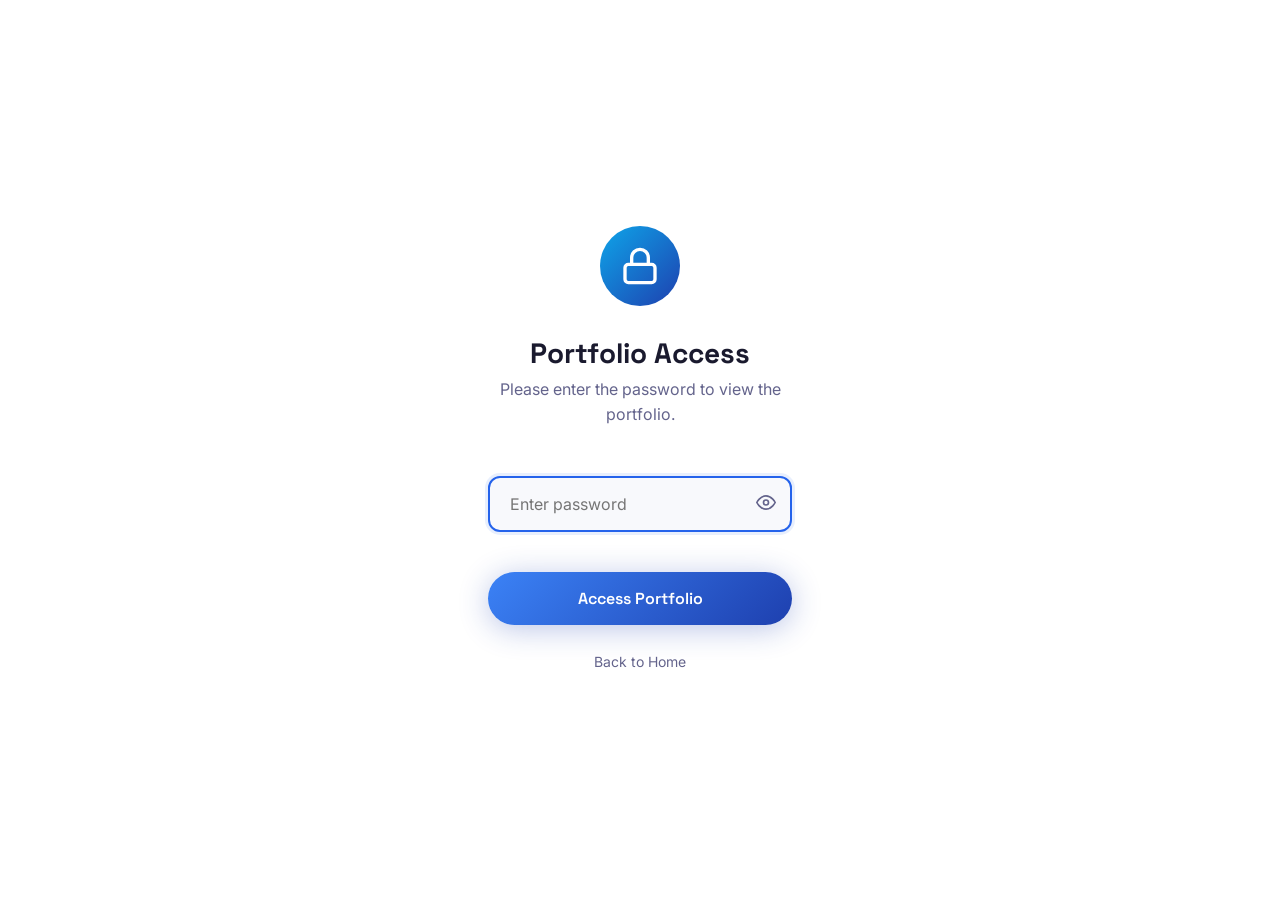
==== commit f9c80a13: "fix: add deep links to detailed case studies from portfolio landing page" ====
--- a/portfolio.html
+++ b/portfolio.html
@@ -71,6 +71,9 @@
                     A comprehensive digital transformation initiative focused on overhauling outdated
                     financial reporting systems used by Fortune 500 companies for SEC filings and Sarbanes-Oxley compliance.
                 </p>
+                <div class="project-cta-row">
+                    <a href="pages/case-donnelly.html" class="btn btn-primary">Read Full Case Study</a>
+                </div>
 
                 <div class="project-details">
                     <div class="project-role">
@@ -191,6 +194,9 @@
                     Fortellis was created to revolutionize data exchange in the automotive industry by replacing
                     fragmented, proprietary data-sharing arrangements with a standardized, scalable API marketplace.
                 </p>
+                <div class="project-cta-row">
+                    <a href="pages/case-fortellis.html" class="btn btn-primary">Read Full Case Study</a>
+                </div>
 
                 <div class="project-details">
                     <div class="project-role">
@@ -328,6 +334,9 @@
                     Led the evolution of CDK Global's design infrastructure from a flawed Material Design fork
                     to two specialized design systems: Radial for enterprise applications and Roadster for consumer retail experiences.
                 </p>
+                <div class="project-cta-row">
+                    <a href="pages/case-design-systems.html" class="btn btn-primary">Read Full Case Study</a>
+                </div>
 
                 <div class="project-details">
                     <div class="project-role">
@@ -490,6 +499,9 @@
                     Developed Unify, a modernized unified portal to consolidate fragmented legacy applications
                     and workflows for automobile dealerships, without requiring costly data migrations.
                 </p>
+                <div class="project-cta-row">
+                    <a href="pages/case-unify.html" class="btn btn-primary">Read Full Case Study</a>
+                </div>
 
                 <div class="project-details">
                     <div class="project-role">
